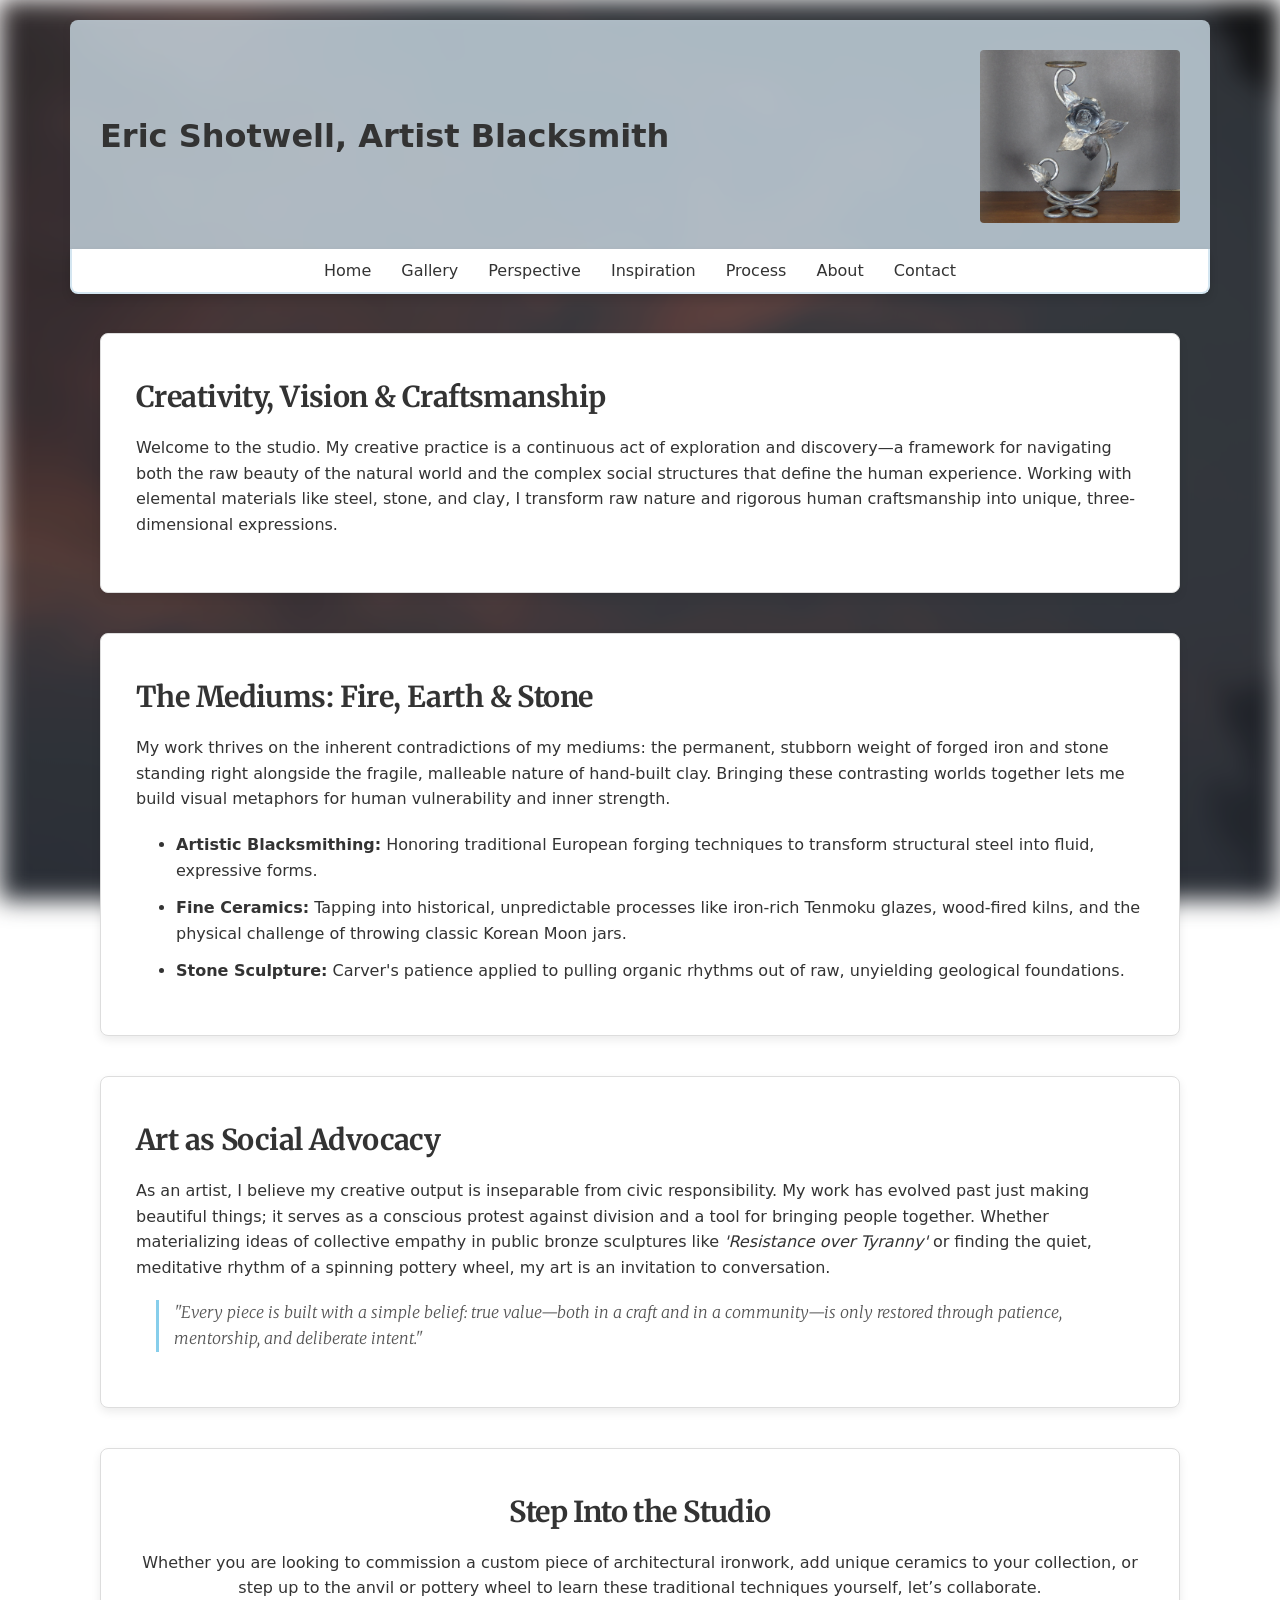
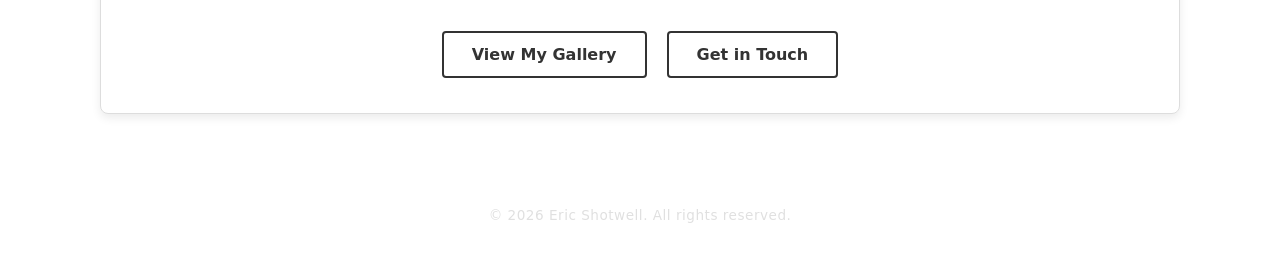
==== index.html @ 6bc44628 "updated global variables" ====
<!DOCTYPE html>
<html lang="en">

<head>
    <meta charset="UTF-8">
    <meta name="viewport" content="width=device-width, initial-scale=1.0">
    <title>Eric Shotwell, Artist Blacksmith</title>
    <link rel="preconnect" href="https://fonts.googleapis.com">
    <link rel="preconnect" href="https://fonts.gstatic.com" crossorigin>
    <link href="https://fonts.googleapis.com/css2?family=Merriweather:ital,wght@0,300;0,400;0,700;1,300&display=swap" rel="stylesheet">
    
    <link rel="stylesheet" href="style.css">
    <script src="./navigation.js"></script>
</head>


<body>

<header class="hero-container">
    <h1>Eric Shotwell, Artist Blacksmith</h1>
    <img src="./imgfiles/candle.jpg" alt="Forged Candle Holder">
  
    <nav class="navigation-toolbar">
        <a href="https://ericshotwellusa.com/index.html" class="active">Home</a>
        <a href="https://ericshotwellusa.com/gallery.html">Gallery</a>
        <a href="https://ericshotwellusa.com/perspective.html">Perspective</a>
        <a href="https://ericshotwellusa.com/inspiration.html">Inspiration</a>
        <a href="https://ericshotwellusa.com/process.html">Process</a>
        <a href="https://ericshotwellusa.com/about.html">About</a>
        <a href="https://ericshotwellusa.com/contact.html">Contact</a>
    </nav>
</header>

<main class="focus-box">
    <h2>Creativity, Vision & Craftsmanship</h2>
    <p>Welcome to the studio. My creative practice is a continuous act of exploration and discovery—a framework for navigating both the raw beauty of the natural world and the complex social structures that define the human experience. Working with elemental materials like steel, stone, and clay, I transform raw nature and rigorous human craftsmanship into unique, three-dimensional expressions.</p>
</main>

<div class="focus-box">
    <h2>The Mediums: Fire, Earth & Stone</h2>
    <p>My work thrives on the inherent contradictions of my mediums: the permanent, stubborn weight of forged iron and stone standing right alongside the fragile, malleable nature of hand-built clay. Bringing these contrasting worlds together lets me build visual metaphors for human vulnerability and inner strength.</p>
    
    <ul>
        <li><strong>Artistic Blacksmithing:</strong> Honoring traditional European forging techniques to transform structural steel into fluid, expressive forms.</li>
        <li><strong>Fine Ceramics:</strong> Tapping into historical, unpredictable processes like iron-rich Tenmoku glazes, wood-fired kilns, and the physical challenge of throwing classic Korean Moon jars.</li>
        <li><strong>Stone Sculpture:</strong> Carver's patience applied to pulling organic rhythms out of raw, unyielding geological foundations.</li>
    </ul>
</div>

<div class="focus-box">
    <h2>Art as Social Advocacy</h2>
    <p>As an artist, I believe my creative output is inseparable from civic responsibility. My work has evolved past just making beautiful things; it serves as a conscious protest against division and a tool for bringing people together. Whether materializing ideas of collective empathy in public bronze sculptures like <em>'Resistance over Tyranny'</em> or finding the quiet, meditative rhythm of a spinning pottery wheel, my art is an invitation to conversation.</p>
    
    <blockquote style="margin: 20px 20px 20px 20px !important;">
        "Every piece is built with a simple belief: true value—both in a craft and in a community—is only restored through patience, mentorship, and deliberate intent."
    </blockquote>
</div>

<div class="focus-box" style="text-align: center;">
    <h2>Step Into the Studio</h2>
    <p>Whether you are looking to commission a custom piece of architectural ironwork, add unique ceramics to your collection, or step up to the anvil or pottery wheel to learn these traditional techniques yourself, let’s collaborate.</p>
    <div class="cta-button-container">
        <a href="https://ericshotwellusa.com/gallery.html" class="cta-button">View My Gallery</a>
        <a href="https://ericshotwellusa.com/contact.html" class="cta-button">Get in Touch</a>
    </div>
</div>

<footer>   
    <p class="copyright">© 2026 Eric Shotwell. All rights reserved.</p>
</footer>

</body>
</html>
---- style.css ----
/* Style for Eric Shotwell's website */

/* Global Layout Variables & Reset */
:root {
    --brand-blue: #3498db;
    --light-blue-bg: rgba(212, 230, 241, 0.75);
    --border-blue: #d4e6f1;
    --charcoal: #2c3e50;
    --dark-gray: #333333;
    --accent-blue: #87ceeb; /* Light blue accent used for transitions and borders */
}

/* --- Global Font & Body Styles --- */

/* Unified font stack across text, headers, and interactive form elements */
body, input, textarea, button, select, label {
    font-family: system-ui, -apple-system, BlinkMacSystemFont, 'Segoe UI', Roboto, Helvetica, Arial, sans-serif;
}

body {
    color: #333333; 
    position: relative;
    margin: 0 auto;       
    padding: 0;
    max-width: 1200px;    
    width: 95%;           
    min-height: 100vh;    
}

/* Full-screen, blurred background behind content */
body::before {
    content: "";
    position: fixed;
    top: 0;
    left: 0;
    width: 100vw;
    height: 100vh;
    background-image: linear-gradient(rgba(30, 35, 45, 0.2), rgba(30, 35, 45, 0.9)), url('./imgfiles/redcloud.jpg');    
    background-size: cover;
    background-position: center;
    background-repeat: no-repeat;
    filter: blur(12px) brightness(93%) contrast(90%); 
    z-index: -1;          
    pointer-events: none; 
}

/* --- Hero Header Container --- */

.hero-container img {
    max-width: 200px;  
    width: 100%;       
    height: auto;      
    object-fit: contain; 
    border-radius: 4px; 
}

.hero-container {
    display: flex;
    justify-content: space-between;
    align-items: center;
    flex-wrap: wrap;
    gap: 20px;
    background-color: var(--light-blue-bg); 
    padding: 30px 30px 70px 30px; 
    margin: 20px auto 40px auto; 
    max-width: 1200px;           
    width: 90%;                  
    border-radius: 8px;          
    box-shadow: 0 0 12px rgba(0, 0, 0, 0.04); 
    position: relative;          
}

/* --- Top Navigation Bar --- */
.navigation-toolbar {
    display: flex;
    justify-content: center;   
    align-items: center;
    gap: 30px;                 
    position: absolute;        
    bottom: -1px;              
    left: 0;                   
    width: 100%;               
    margin: 0;                 
    background-color: #ffffff;  
    height: 45px;              
    border-left: 2px solid var(--border-blue);   
    border-right: 2px solid var(--border-blue);  
    border-bottom: 2px solid var(--border-blue); 
    border-top: none;                 
    border-radius: 0 0 8px 8px;        
    box-sizing: border-box;
    z-index: 5;                
    box-shadow: 0 5px 10px rgba(0, 0, 0, 0.12);
}

.navigation-toolbar a {
    color: #333333;            
    text-decoration: none;     
    font-size: 1rem;
    font-weight: 500;
    transition: color 0.2s ease-in-out;
}

.navigation-toolbar a:hover {
    color: var(--brand-blue);  
}

.navigation-toolbar a.active {
    color: var(--brand-blue);
    font-weight: 700;
}

/* --- Main Content Focus Box --- */
.focus-box {
    max-width: 1200px;         
    width: 90%;              
    min-height: 200px;        
    margin: 40px auto;        
    padding: 35px;            
    background-color: #ffffff !important; 
    border: 1px solid #dddddd; 
    border-radius: 8px;       
    box-shadow: 0 4px 10px rgba(0, 0, 0, 0.08); 
    box-sizing: border-box;   
    display: block;
}

/* Traditional, hand-crafted serif heading style */
.focus-box h2 {
    font-family: 'Merriweather', Georgia, serif;
    font-weight: 700;
    font-size: 1.8rem;
    letter-spacing: -0.02em;
    padding-left: 0;           
    margin-top: 10px;
    margin-bottom: 20px;
    color: var(--dark-gray);
}

.focus-box p {
    font-family: inherit;      
    padding-left: 0;           
    line-height: 1.6;          
    margin-bottom: 20px;       
    color: #333333; 
}

.focus-box h3 {
    padding-left: 20px;        
    margin-top: 35px;          
    margin-bottom: 12px;       
    font-size: 1.4rem;         
    color: var(--dark-gray);
}

.focus-box h3 + p, 
.focus-box .blog-content {
    padding-left: 20px;        
}

/* Clear, normal-weight styling for list entries */
.focus-box ul li, 
.focus-box ol li {
    font-weight: normal;
    color: #333333;    
    line-height: 1.6;   
    margin-bottom: 12px; 
}

/* Editorial-inspired blockquote */
.focus-box blockquote {
    font-family: 'Merriweather', Georgia, serif;
    font-style: italic !important;
    font-weight: 300;
    margin: 20px 20px 20px 20px !important;
    padding-left: 15px !important;
    border-left: 3px solid var(--accent-blue) !important;
    color: #555555 !important;
    line-height: 1.6;
}

/* --- Call to Action Studio Buttons --- */
.cta-button-container {
    margin-top: 30px;
    display: flex;
    justify-content: center;
    gap: 20px; 
    flex-wrap: wrap;
}

.cta-button {
    display: inline-block;
    padding: 12px 28px;
    font-size: 1rem;
    font-weight: 600;
    text-decoration: none;
    color: #333333; 
    border: 2px solid #333333;
    border-radius: 4px; 
    background-color: transparent;
    transition: all 0.3s ease; 
}

.cta-button:hover,
.cta-button:focus {
    color: #ffffff;
    background-color: var(--accent-blue); 
    border-color: var(--accent-blue);
    box-shadow: 0 4px 8px rgba(0, 0, 0, 0.1); 
    transform: translateY(-1px);
}

/* --- Main Carousel Container --- */
.carousel-container, .image-section {
    max-width: 800px;  
    width: 90%;        
    margin: 2rem auto; 
    padding: 0;        
    position: relative; 
    background-color: #ffffff; 
    border-radius: 8px;
    box-shadow: 0 4px 10px rgba(0, 0, 0, 0.08);
    overflow: hidden;   
    display: flex;
    flex-direction: column;
}

.carousel-slide {
    display: flex;
    flex-direction: row; 
    width: 100%;
    margin-bottom: 0; 
    transition: transform 0.4s ease-in-out; 
}

.carousel-slide img {
    flex: 0 0 100%;        
    width: 100%;           
    max-height: 550px;     
    object-fit: contain;   
    background-color: #1a1a1a; 
    display: block;
}

.carousel-caption-box {
    width: 100%;
    padding: 20px 15px;    
    background-color: #ffffff;
    border-top: 1px solid #eeeeee; 
    box-sizing: border-box;
    text-align: center;
}

#captionTitle {
    font-size: 1.3rem;
    color: var(--charcoal, #2c3e50); 
    margin: 0 auto 6px auto;
    font-weight: 600;
}

#captionDesc {
    font-size: 1rem;
    color: #333333; 
    margin: 0 auto;
    line-height: 1.4;
}

#prevBtn, #nextBtn {
    position: absolute;
    top: 42%; 
    transform: translateY(-50%);
    background-color: rgba(136, 178, 202, 0.75);
    color: white;
    border: none;
    width: 45px;
    height: 45px;
    cursor: pointer;
    font-size: 20px;
    border-radius: 50%;
    transition: background-color 0.3s;
    z-index: 10;
}
#prevBtn { left: 15px; }
#nextBtn { right: 15px; }

#prevBtn:hover, #nextBtn:hover {
    background-color: rgba(255, 255, 255, 0.9);
    color: #111;
}

/* --- Blog Section Styling --- */
.focus-box.blog-card {
    display: block !important;
    height: auto !important;
    min-height: 100px !important;
    overflow: visible !important;
}

.blog-section {
    display: block !important;
    height: auto !important;
    overflow: visible !important;
}

.blog-content {
    display: flow-root;       
    clear: both;              
    width: 100%;
}

.blog-content p {
    font-size: 1.1rem;
    line-height: 1.6;
    color: #333333; 
    margin-bottom: 20px;
}

.blog-link {
    color: #4A6B82; 
    text-decoration: none; 
    font-weight: 500; 
    transition: color 0.2s ease; 
}

.blog-link:hover {
    color: #1C4E80; 
    text-decoration: underline; 
}

.blog-section img, 
.responsive-blog-img {
    max-width: 100%;
    max-height: 400px;    
    object-fit: cover;    
    width: 100%;          
    display: block;
    margin: 1.5rem 0; 
}

/* --- Contact Form Layout --- */
.contact-form label {
    font-weight: bold;
    color: var(--dark-gray); 
    font-size: 0.9rem;
}

.contact-form input,
.contact-form textarea {
    width: 100%;
    padding: 12px;
    border: 1px solid #cccccc;
    border-radius: 4px;
    font-size: 1rem;
    box-sizing: border-box; 
    font-family: inherit;
}

.contact-form input:focus,
.contact-form textarea:focus {
    outline: none;
    border-color: #555555; 
}

#submitBtn {
    background-color: #2c2c2c; 
    color: #ffffff;
    font-size: 1rem;
    font-weight: 600;
    padding: 12px 24px;
    border: 1px solid #2c2c2c;
    border-radius: 4px;
    cursor: pointer;
    transition: all 0.3s ease;
    width: 100%; 
}
#submitBtn:focus {
    outline: none; 
    box-shadow: 0 0 0 3px rgba(52, 152, 219, 0.4); 
}

#submitBtn:hover {
    background-color: #4a4a4a;
    border-color: #4a4a4a;
}

#submitBtn:disabled {
    background-color: #cccccc;
    border-color: #cccccc;
    cursor: not-allowed;
}

/* --- Integrated Gallery Header & Filter Card --- */
.gallery-section .filter-group,
.gallery-section .portfolio-grid {
    max-width: 1100px !important; 
    width: 90% !important;        
    margin-left: auto !important;  
    margin-right: auto !important;
    box-sizing: border-box;
}

.gallery-section .filter-group {
    display: flex;                
    flex-wrap: wrap;              
    gap: 15px 20px;
    background-color: #ffffff;
    border-radius: 8px;
    padding: 30px 25px;           
    box-shadow: 0 4px 15px rgba(0, 0, 0, 0.06);
    margin-top: 40px;             
    margin-bottom: 40px;
}

.gallery-section .filter-group h2 {
    font-family: 'Merriweather', Georgia, serif; /* Uniform serif layout across galleries */
    color: #333333 !important;    
    margin-top: 0;                
    margin-bottom: 10px;
    font-size: 1.8rem;
    font-weight: 700;
    letter-spacing: -0.02em;
    width: 100%;                  
}

.gallery-section .filter-group .filter-intro {
    color: #333333 !important;    
    font-size: 1.05rem;
    line-height: 1.5;
    margin-top: 0;
    margin-bottom: 25px;          
    width: 100%;                  
}

.gallery-section .portfolio-grid {
    display: grid;                
    grid-template-columns: repeat(auto-fill, minmax(300px, 1fr)); 
    gap: 30px;                    
    margin-bottom: 60px;
    padding: 0;
}

/* --- Dynamic JavaScript Gallery Card Controls --- */
.portfolio-grid .gallery-card,
.gallery-card {
    display: flex !important;
    flex-direction: column !important;
    overflow: hidden !important;
    border-radius: 8px !important; 
    border: 1px solid #dddddd !important;
    background: #ffffff !important;
    box-shadow: 0 4px 10px rgba(0, 0, 0, 0.05) !important;
    transition: transform 0.2s ease-in-out !important;
    cursor: pointer !important;
    width: 100% !important;
    box-sizing: border-box !important;
}

.portfolio-grid .gallery-card:hover,
.gallery-card:hover {
    transform: translateY(-3px) !important;
}

.portfolio-grid .gallery-card img,
.gallery-card img {
    width: 100% !important;
    height: 250px !important;       
    object-fit: cover !important;   
    display: block !important;
}

.portfolio-grid .gallery-info,
.gallery-info {
    padding: 15px !important;
    background: #ffffff !important;
}

/* --- INTEGRATED LIGHTBOX POP-UP STYLING --- */
.lightbox-overlay {
    position: fixed;
    top: 0;
    left: 0;
    width: 100vw;
    height: 100vh;
    background: rgba(30, 35, 45, 0.95); 
    backdrop-filter: blur(8px);          
    display: none; 
    justify-content: center;
    align-items: center;
    z-index: 1000;
}

.lightbox-content {
    background: #ffffff;
    max-width: 85%;
    max-height: 90vh; 
    width: auto;
    overflow: hidden; 
    border-radius: 8px; 
    box-shadow: 0 10px 30px rgba(0, 0, 0, 0.3);
}

.lightbox-body {
    display: flex;
    flex-direction: column; 
    max-height: 90vh;
}

@media (min-width: 768px) {
    .lightbox-body {
        flex-direction: row; 
    }
}

.lightbox-img-container {
    flex: 1 1 auto;
    display: flex;
    align-items: center;
    justify-content: center;
    background: #1a1a1a; 
    overflow: hidden;
}

#lightbox-img { 
    max-width: 100%; 
    max-height: 65vh; 
    object-fit: contain; 
    display: block; 
    margin: 0 auto; 
}

.lightbox-details { 
    padding: 25px 30px; 
    background: #ffffff; 
    flex-shrink: 0; 
}

.lightbox-details h2 { 
    font-family: 'Merriweather', Georgia, serif;
    margin-top: 0; 
    font-size: 1.6rem; 
    font-weight: 700;
    color: #2c3e50; 
    border-bottom: 2px solid #eeeeee; 
    padding-bottom: 8px; 
    margin-bottom: 15px; 
}

.lightbox-details p { 
    font-size: 1rem; 
    line-height: 1.5;
    margin: 6px 0; 
    color: #333333; 
}

/* --- Footer Section Styling --- */
footer {
    text-align: center;
    padding: 40px 20px 30px 20px; 
    color: #e0e0e0;          
    font-size: 0.85rem;           
    width: 100%;
    box-sizing: border-box;
    letter-spacing: 0.5px;        
}

/* --- Responsive Media Queries --- */
@media (max-width: 768px) {
    .hero-container {
        flex-direction: column;
        text-align: center;
        width: 90%;              
        padding: 20px 20px 70px 20px;
    }

    .navigation-toolbar {
        flex-wrap: wrap; 
        justify-content: center;
        gap: 12px 18px;     
        height: auto;       
        padding: 8px 4px;   
    }

    .navigation-toolbar a {
        font-size: 0.9rem;  
    }

    .focus-box {
        box-sizing: border-box;  
        width: 90% !important;   
        padding: 20px !important;
        margin: 20px auto !important; 
    }

    .portfolio-grid .card img,
    .gallery-container .card img,
    .portfolio-grid img { 
        height: auto !important;       
        max-height: 400px !important;  
        object-fit: contain !important; 
        background-color: #1a1a1a;     
        display: block;
    }
}
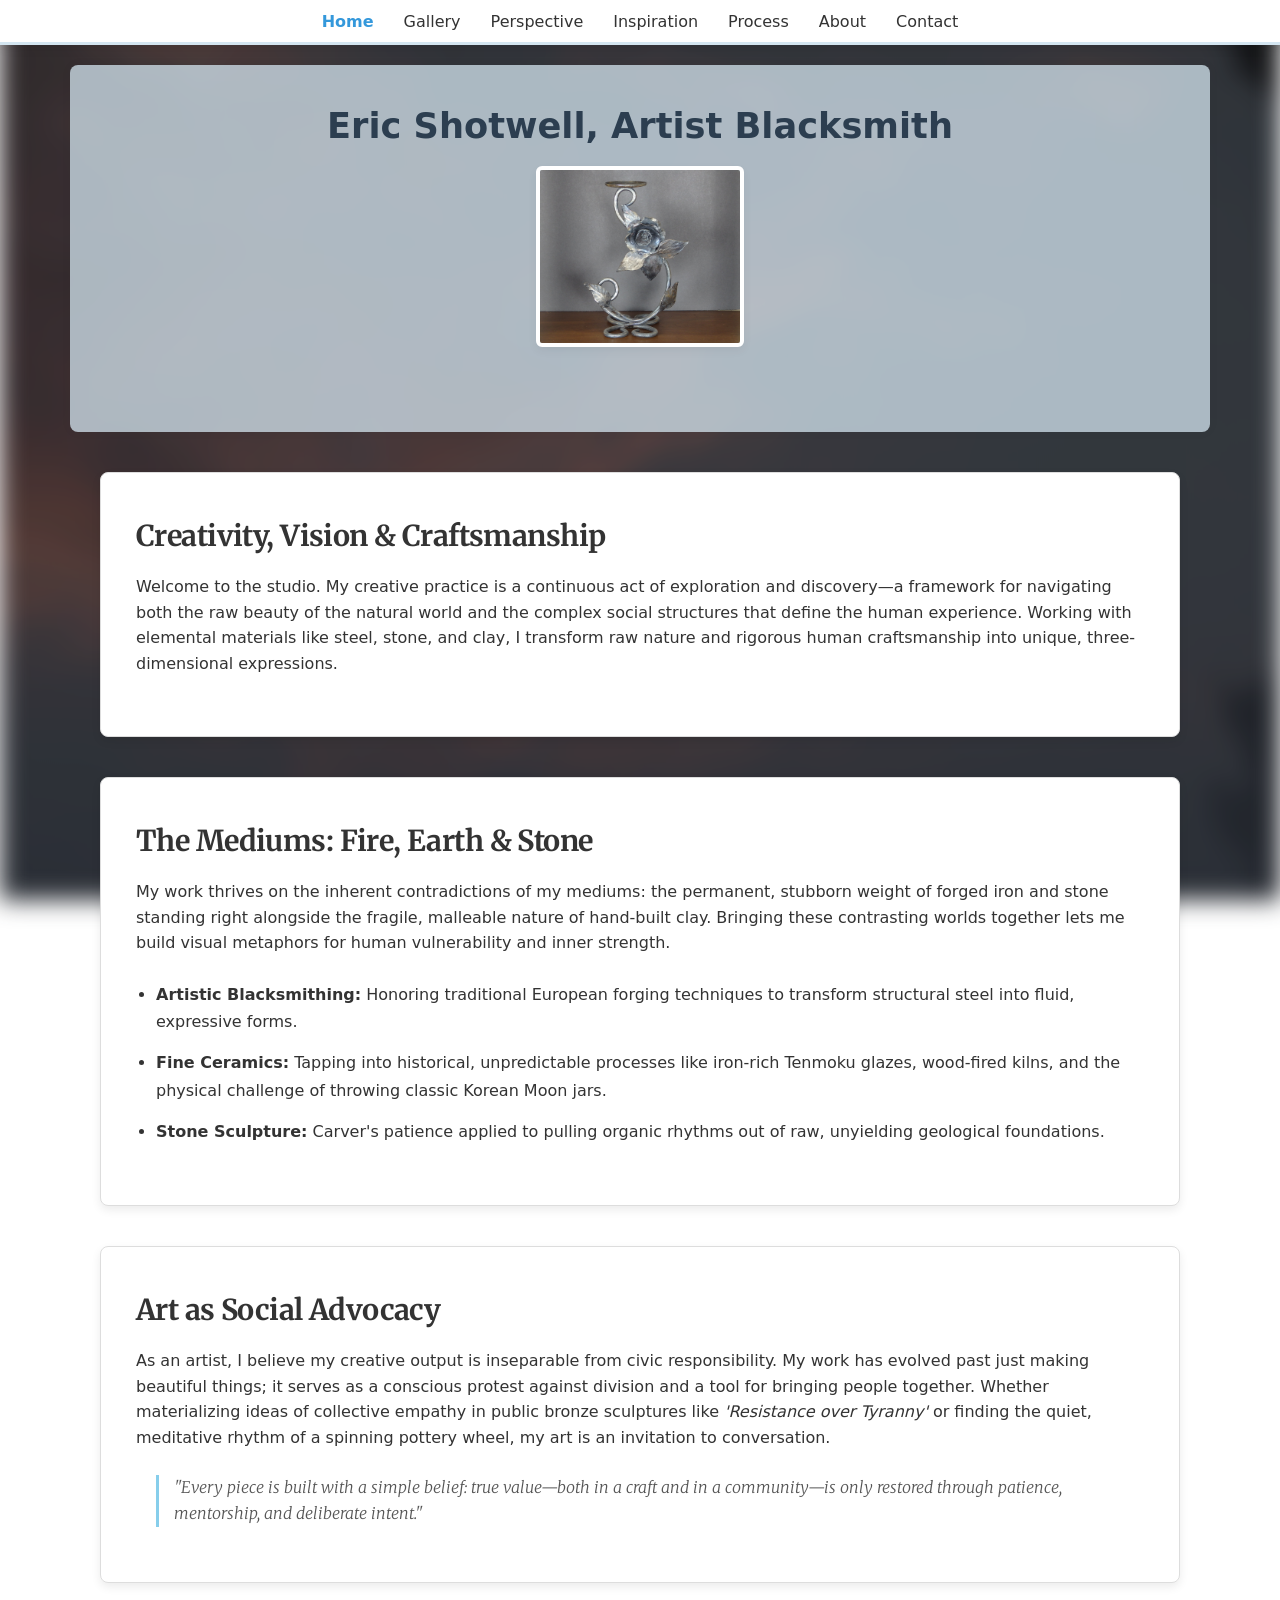
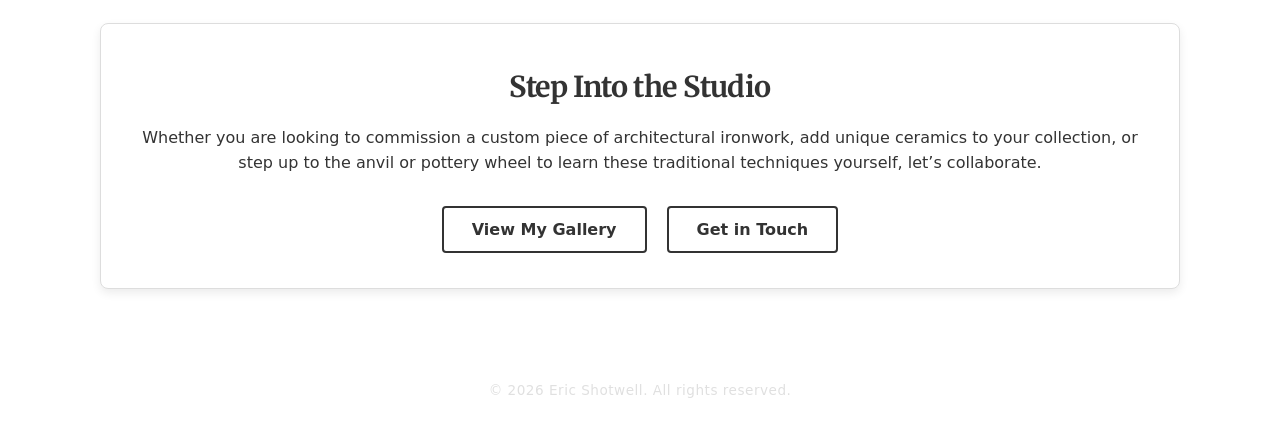
==== commit 6694b040: "Stripped out header from body   updated navigation" ====
--- a/index.html
+++ b/index.html
@@ -16,19 +16,21 @@
 
 <body>
 
+<!-- 1. Move the navigation bar out to the very top level of the body -->
+<nav class="navigation-toolbar">
+    <a href="https://ericshotwellusa.com/index.html" class="active">Home</a>
+    <a href="https://ericshotwellusa.com/gallery.html">Gallery</a>
+    <a href="https://ericshotwellusa.com/perspective.html">Perspective</a>
+    <a href="https://ericshotwellusa.com/inspiration.html">Inspiration</a>
+    <a href="https://ericshotwellusa.com/process.html">Process</a>
+    <a href="https://ericshotwellusa.com/about.html">About</a>
+    <a href="https://ericshotwellusa.com/contact.html">Contact</a>
+</nav>
+
+<!-- 2. Keep your hero header clean underneath it -->
 <header class="hero-container">
     <h1>Eric Shotwell, Artist Blacksmith</h1>
     <img src="./imgfiles/candle.jpg" alt="Forged Candle Holder">
-  
-    <nav class="navigation-toolbar">
-        <a href="https://ericshotwellusa.com/index.html" class="active">Home</a>
-        <a href="https://ericshotwellusa.com/gallery.html">Gallery</a>
-        <a href="https://ericshotwellusa.com/perspective.html">Perspective</a>
-        <a href="https://ericshotwellusa.com/inspiration.html">Inspiration</a>
-        <a href="https://ericshotwellusa.com/process.html">Process</a>
-        <a href="https://ericshotwellusa.com/about.html">About</a>
-        <a href="https://ericshotwellusa.com/contact.html">Contact</a>
-    </nav>
 </header>
 
 <main class="focus-box">
--- a/style.css
+++ b/style.css
@@ -22,6 +22,7 @@
     position: relative;
     margin: 0 auto;       
     padding: 0;
+    padding-top: 45px; /* Reserves clean spacing at the top for the fixed navigation bar */
     max-width: 1200px;    
     width: 95%;           
     min-height: 100vh;    
@@ -51,17 +52,20 @@
     width: 100%;       
     height: auto;      
     object-fit: contain; 
-    border-radius: 4px; 
+    border: 4px solid #ffffff;
+    box-shadow: 0 4px 10px rgba(0, 0, 0, 0.05);
+    border-radius: 6px; 
 }
 
 .hero-container {
     display: flex;
-    justify-content: space-between;
-    align-items: center;
-    flex-wrap: wrap;
+    flex-direction: column;   /* Stack elements vertically */
+    justify-content: center;  /* Center content vertically */
+    align-items: center;      /* Center content horizontally */
+    text-align: center;       /* Centers the h1 text alignment */
     gap: 20px;
     background-color: var(--light-blue-bg); 
-    padding: 30px 30px 70px 30px; 
+    padding: 40px 30px 85px 30px; 
     margin: 20px auto 40px auto; 
     max-width: 1200px;           
     width: 90%;                  
@@ -70,27 +74,33 @@
     position: relative;          
 }
 
+.hero-container h1 {
+    margin: 0;
+    font-size: 2.2rem; 
+    color: #2c3e50;    
+}
+
 /* --- Top Navigation Bar --- */
 .navigation-toolbar {
     display: flex;
     justify-content: center;   
     align-items: center;
     gap: 30px;                 
-    position: absolute;        
-    bottom: -1px;              
-    left: 0;                   
-    width: 100%;               
+    position: fixed;        /* Detaches from hero container to stick globally */
+    top: 0;                 
+    left: 0;                /* Pins to the very left edge of viewport */
+    width: 100vw;           /* Spans across full viewport window width */
     margin: 0;                 
-    background-color: #ffffff;  
+    background-color: #ffffff !important;  
     height: 45px;              
-    border-left: 2px solid var(--border-blue);   
-    border-right: 2px solid var(--border-blue);  
-    border-bottom: 2px solid var(--border-blue); 
+    border-bottom: 3px solid var(--border-blue); 
+    box-shadow: 0 3px 10px rgba(0, 0, 0, 0.08); 
     border-top: none;                 
-    border-radius: 0 0 8px 8px;        
+    border-left: none;
+    border-right: none;
+    border-radius: 0;       
     box-sizing: border-box;
-    z-index: 5;                
-    box-shadow: 0 5px 10px rgba(0, 0, 0, 0.12);
+    z-index: 1000;          
 }
 
 .navigation-toolbar a {
@@ -125,7 +135,7 @@
     display: block;
 }
 
-/* Traditional, hand-crafted serif heading style */
+/* Main Section Headings */
 .focus-box h2 {
     font-family: 'Merriweather', Georgia, serif;
     font-weight: 700;
@@ -137,44 +147,59 @@
     color: var(--dark-gray);
 }
 
+/* Sub-Headings */
+.focus-box h3 {
+    font-family: 'Merriweather', Georgia, serif;
+    font-weight: 700;
+    font-size: 1.35rem;
+    letter-spacing: -0.01em;
+    padding-left: 20px;        
+    margin-top: 35px;          
+    margin-bottom: 12px; 
+    color: var(--dark-gray);
+}
+
+.focus-box h3:first-of-type {
+    margin-top: 15px;
+}
+
 .focus-box p {
     font-family: inherit;      
     padding-left: 0;           
     line-height: 1.6;          
-    margin-bottom: 20px;       
+    margin-bottom: 25px;       
     color: #333333; 
 }
 
-.focus-box h3 {
+/* Indent paragraphs that immediately follow a sub-heading */
+.focus-box h3 + p {
     padding-left: 20px;        
-    margin-top: 35px;          
-    margin-bottom: 12px;       
-    font-size: 1.4rem;         
-    color: var(--dark-gray);
-}
-
-.focus-box h3 + p, 
-.focus-box .blog-content {
+}
+
+/* Dynamic handling for lists within focus containers */
+.focus-box ul,
+.focus-box ol {
     padding-left: 20px;        
-}
-
-/* Clear, normal-weight styling for list entries */
+    margin-top: 10px;
+    margin-bottom: 25px;
+}
+
 .focus-box ul li, 
 .focus-box ol li {
     font-weight: normal;
     color: #333333;    
-    line-height: 1.6;   
-    margin-bottom: 12px; 
-}
-
-/* Editorial-inspired blockquote */
+    line-height: 1.7;          
+    margin-bottom: 14px;       
+}
+
+/* Editorial-inspired blockquote with signature light blue accent */
 .focus-box blockquote {
     font-family: 'Merriweather', Georgia, serif;
     font-style: italic !important;
     font-weight: 300;
-    margin: 20px 20px 20px 20px !important;
+    margin: 30px 20px 20px 20px !important;
     padding-left: 15px !important;
-    border-left: 3px solid var(--accent-blue) !important;
+    border-left: 3px solid var(--accent-blue) !important; 
     color: #555555 !important;
     line-height: 1.6;
 }
@@ -220,49 +245,57 @@
     background-color: #ffffff; 
     border-radius: 8px;
     box-shadow: 0 4px 10px rgba(0, 0, 0, 0.08);
-    overflow: hidden;   
+    overflow: hidden !important;   
     display: flex;
     flex-direction: column;
+    height: auto !important;
 }
 
 .carousel-slide {
-    display: flex;
-    flex-direction: row; 
-    width: 100%;
+    display: flex !important;
+    flex-direction: row !important; 
+    width: 100% !important;
+    height: 500px !important; 
     margin-bottom: 0; 
     transition: transform 0.4s ease-in-out; 
 }
 
 .carousel-slide img {
-    flex: 0 0 100%;        
-    width: 100%;           
-    max-height: 550px;     
-    object-fit: contain;   
+    flex: 0 0 100% !important;        
+    width: 100% !important;           
+    height: 100% !important;
+    max-height: 500px !important;     
+    object-fit: cover !important;   
     background-color: #1a1a1a; 
-    display: block;
+    display: block !important;
 }
 
 .carousel-caption-box {
     width: 100%;
     padding: 20px 15px;    
-    background-color: #ffffff;
-    border-top: 1px solid #eeeeee; 
+    background-color: #ffffff !important;
+    border-top: 1px solid #eeeeee !important; 
     box-sizing: border-box;
     text-align: center;
-}
-
+    position: relative !important;
+    z-index: 20 !important;
+}
+
+.carousel-caption-box h3,
 #captionTitle {
-    font-size: 1.3rem;
-    color: var(--charcoal, #2c3e50); 
-    margin: 0 auto 6px auto;
-    font-weight: 600;
+    font-family: 'Merriweather', Georgia, serif;
+    font-weight: 700;
+    font-size: 1.35rem;
+    color: var(--charcoal);
+    margin-bottom: 6px;
 }
 
 #captionDesc {
     font-size: 1rem;
-    color: #333333; 
+    line-height: 1.6;          
+    color: #333333;            
     margin: 0 auto;
-    line-height: 1.4;
+    font-weight: normal;       
 }
 
 #prevBtn, #nextBtn {
@@ -289,17 +322,12 @@
 }
 
 /* --- Blog Section Styling --- */
-.focus-box.blog-card {
-    display: block !important;
-    height: auto !important;
-    min-height: 100px !important;
-    overflow: visible !important;
-}
-
+.focus-box.blog-card,
 .blog-section {
     display: block !important;
     height: auto !important;
     overflow: visible !important;
+    min-height: 100px !important;
 }
 
 .blog-content {
@@ -316,7 +344,7 @@
 }
 
 .blog-link {
-    color: #4A6B82; 
+    color: #0088cc; 
     text-decoration: none; 
     font-weight: 500; 
     transition: color 0.2s ease; 
@@ -373,6 +401,7 @@
     transition: all 0.3s ease;
     width: 100%; 
 }
+
 #submitBtn:focus {
     outline: none; 
     box-shadow: 0 0 0 3px rgba(52, 152, 219, 0.4); 
@@ -402,7 +431,7 @@
 .gallery-section .filter-group {
     display: flex;                
     flex-wrap: wrap;              
-    gap: 15px 20px;
+    gap: 15px 25px;               
     background-color: #ffffff;
     border-radius: 8px;
     padding: 30px 25px;           
@@ -412,7 +441,7 @@
 }
 
 .gallery-section .filter-group h2 {
-    font-family: 'Merriweather', Georgia, serif; /* Uniform serif layout across galleries */
+    font-family: 'Merriweather', Georgia, serif; 
     color: #333333 !important;    
     margin-top: 0;                
     margin-bottom: 10px;
@@ -431,17 +460,54 @@
     width: 100%;                  
 }
 
+.gallery-section .filter-group label {
+    display: inline-flex;
+    align-items: center;
+    gap: 8px;
+    font-size: 0.95rem;
+    font-weight: 600;
+    color: #333333;
+}
+
+.gallery-section .filter-group select {
+    padding: 6px 10px;
+    border: 1px solid #cccccc;
+    border-radius: 4px;
+    background-color: #ffffff;
+    font-family: inherit;
+    font-size: 0.9rem;
+}
+
+/* --- Gallery & Inspiration Card Structural Optimization --- */
+.gallery-section .portfolio-grid,
+.gallery-grid {
+    display: grid !important;
+    grid-template-columns: repeat(auto-fill, minmax(300px, 1fr)) !important; 
+    gap: 30px !important;                    
+    margin-bottom: 60px !important;
+    padding: 0 !important;
+}
+
 .gallery-section .portfolio-grid {
-    display: grid;                
-    grid-template-columns: repeat(auto-fill, minmax(300px, 1fr)); 
-    gap: 30px;                    
-    margin-bottom: 60px;
-    padding: 0;
-}
-
-/* --- Dynamic JavaScript Gallery Card Controls --- */
+    max-width: 1100px !important;
+    width: 90% !important;
+    margin-left: auto !important;
+    margin-right: auto !important;
+    box-sizing: border-box;
+}
+
+.gallery-grid {
+    max-width: 1200px !important;
+    width: 90% !important;
+    margin: 30px auto 60px auto !important;
+    box-sizing: border-box !important;
+}
+
+/* Unified structural wrapper for portfolio items */
 .portfolio-grid .gallery-card,
-.gallery-card {
+.portfolio-grid .card,
+.gallery-card,
+#inspiration-grid .gallery-card {
     display: flex !important;
     flex-direction: column !important;
     overflow: hidden !important;
@@ -456,26 +522,40 @@
 }
 
 .portfolio-grid .gallery-card:hover,
-.gallery-card:hover {
+.portfolio-grid .card:hover,
+.gallery-card:hover,
+#inspiration-grid .gallery-card:hover {
     transform: translateY(-3px) !important;
 }
 
+/* Standardized image container size rule to prevent mosaic height mismatches */
 .portfolio-grid .gallery-card img,
-.gallery-card img {
+.portfolio-grid .card img,
+.portfolio-grid img,
+.gallery-card img,
+#inspiration-grid .gallery-card img {
     width: 100% !important;
     height: 250px !important;       
+    min-height: 250px !important;
+    max-height: 250px !important;
     object-fit: cover !important;   
     display: block !important;
 }
 
 .portfolio-grid .gallery-info,
 .gallery-info {
-    padding: 15px !important;
+    padding: 20px 15px !important;  
     background: #ffffff !important;
 }
 
-/* --- INTEGRATED LIGHTBOX POP-UP STYLING --- */
-.lightbox-overlay {
+.portfolio-grid .gallery-info p {
+    margin: 6px 0 !important;
+    font-size: 0.95rem;
+}
+
+/* --- UNIVERSAL LIGHTBOX STYLING --- */
+.lightbox-overlay,
+.lightbox-modal {
     position: fixed;
     top: 0;
     left: 0;
@@ -497,27 +577,7 @@
     overflow: hidden; 
     border-radius: 8px; 
     box-shadow: 0 10px 30px rgba(0, 0, 0, 0.3);
-}
-
-.lightbox-body {
-    display: flex;
-    flex-direction: column; 
-    max-height: 90vh;
-}
-
-@media (min-width: 768px) {
-    .lightbox-body {
-        flex-direction: row; 
-    }
-}
-
-.lightbox-img-container {
-    flex: 1 1 auto;
-    display: flex;
-    align-items: center;
-    justify-content: center;
-    background: #1a1a1a; 
-    overflow: hidden;
+    position: relative; 
 }
 
 #lightbox-img { 
@@ -534,7 +594,8 @@
     flex-shrink: 0; 
 }
 
-.lightbox-details h2 { 
+.lightbox-details h2, 
+.lightbox-details h3 { 
     font-family: 'Merriweather', Georgia, serif;
     margin-top: 0; 
     font-size: 1.6rem; 
@@ -550,6 +611,24 @@
     line-height: 1.5;
     margin: 6px 0; 
     color: #333333; 
+}
+
+.lightbox-close,
+.close-btn {
+    position: absolute;
+    top: 25px;
+    right: 35px;
+    color: #ffffff;
+    font-size: 45px;
+    font-weight: 300;
+    cursor: pointer;
+    transition: color 0.2s ease;
+    z-index: 1010;
+}
+
+.lightbox-close:hover,
+.close-btn:hover {
+    color: var(--brand-blue);
 }
 
 /* --- Footer Section Styling --- */
@@ -578,6 +657,10 @@
         gap: 12px 18px;     
         height: auto;       
         padding: 8px 4px;   
+        width: 100vw;
+        position: fixed;
+        top: 0;
+        left: 0;
     }
 
     .navigation-toolbar a {
@@ -600,4 +683,51 @@
         background-color: #1a1a1a;     
         display: block;
     }
+}
+
+/* Gallery Component Extensions */
+.filter-instructions {
+    font-family: 'Merriweather', Georgia, serif !important;
+    font-size: 0.95rem !important;
+    line-height: 1.6 !important;
+    text-align: left !important;
+    display: block !important;
+    clear: both !important;
+    margin-top: 35px !important;
+    margin-bottom: 0 !important;
+    padding: 0 !important;
+    box-sizing: border-box !important;
+    background: none !important;
+    border: none !important;
+    box-shadow: none !important;
+    text-shadow: none !important;
+    color: var(--dark-gray) !important; 
+}
+
+.tabs-container {
+    display: flex !important;
+    justify-content: center !important;
+    gap: 12px !important;
+    margin: 0 !important; 
+    flex-wrap: wrap !important;
+}
+
+.tab-btn {
+    background-color: #ffffff !important;
+    color: #2c3e50 !important; 
+    border: 1px solid #bdc3c7 !important;
+    padding: 10px 22px !important;
+    font-family: 'Merriweather', Georgia, serif !important; 
+    font-size: 0.95rem !important;
+    font-weight: 700 !important; 
+    cursor: pointer !important;
+    border-radius: 4px !important;
+    transition: background-color 0.2s ease, color 0.2s ease, border-color 0.2s ease !important; 
+}
+
+.tab-btn:hover, 
+.tab-btn.active {
+    background-color: #4A6984 !important; 
+    color: #ffffff !important;            
+    border-color: #4A6984 !important;
 }
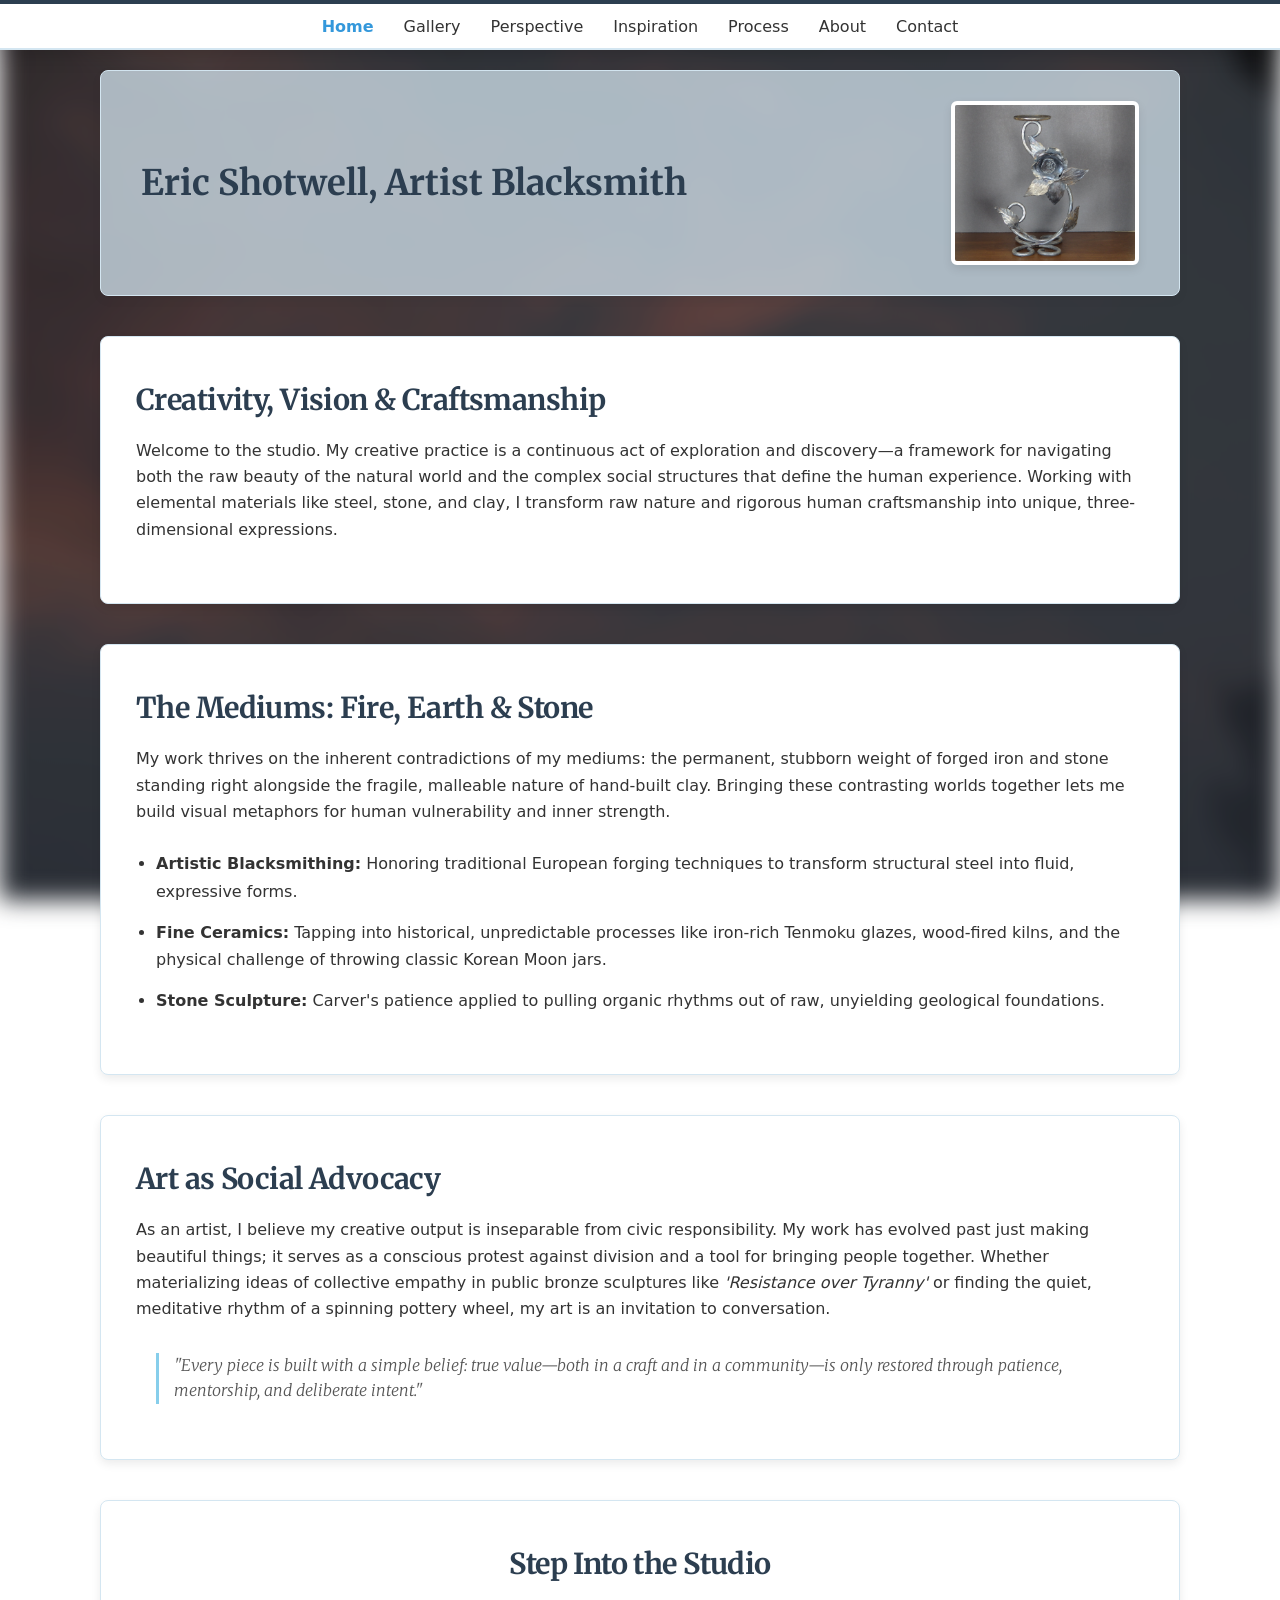
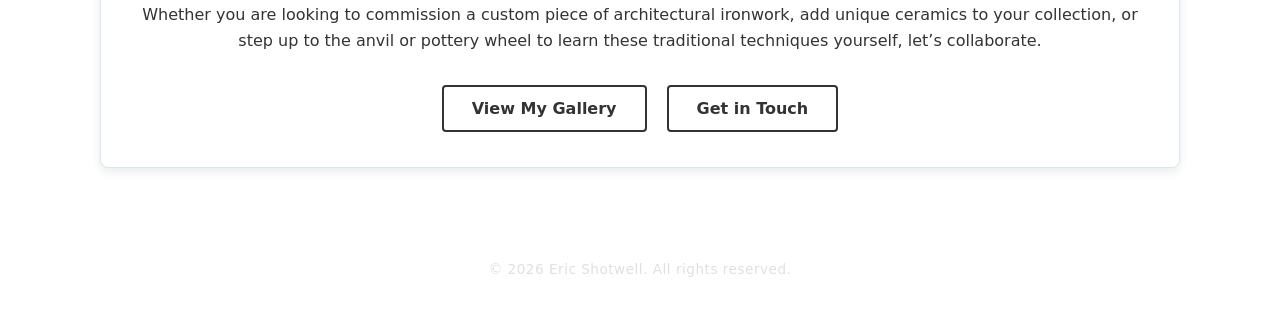
==== commit a682663e: "updated html" ====
--- a/index.html
+++ b/index.html
@@ -10,13 +10,12 @@
     <link href="https://fonts.googleapis.com/css2?family=Merriweather:ital,wght@0,300;0,400;0,700;1,300&display=swap" rel="stylesheet">
     
     <link rel="stylesheet" href="style.css">
-    <script src="./navigation.js"></script>
+    <script src="./navigation.js" defer></script>
 </head>
-
 
 <body>
 
-<!-- 1. Move the navigation bar out to the very top level of the body -->
+<!-- Global Navigation Toolbar -->
 <nav class="navigation-toolbar">
     <a href="https://ericshotwellusa.com/index.html" class="active">Home</a>
     <a href="https://ericshotwellusa.com/gallery.html">Gallery</a>
@@ -27,18 +26,20 @@
     <a href="https://ericshotwellusa.com/contact.html">Contact</a>
 </nav>
 
-<!-- 2. Keep your hero header clean underneath it -->
+<!-- Streamlined Hero Header Section -->
 <header class="hero-container">
     <h1>Eric Shotwell, Artist Blacksmith</h1>
-    <img src="./imgfiles/candle.jpg" alt="Forged Candle Holder">
+    <img src="./imgfiles/candle.jpg" alt="Forged Candle Holder" loading="lazy">
 </header>
 
+<!-- Main Introduction Content -->
 <main class="focus-box">
     <h2>Creativity, Vision & Craftsmanship</h2>
     <p>Welcome to the studio. My creative practice is a continuous act of exploration and discovery—a framework for navigating both the raw beauty of the natural world and the complex social structures that define the human experience. Working with elemental materials like steel, stone, and clay, I transform raw nature and rigorous human craftsmanship into unique, three-dimensional expressions.</p>
 </main>
 
-<div class="focus-box">
+<!-- Studio Mediums Section -->
+<section class="focus-box">
     <h2>The Mediums: Fire, Earth & Stone</h2>
     <p>My work thrives on the inherent contradictions of my mediums: the permanent, stubborn weight of forged iron and stone standing right alongside the fragile, malleable nature of hand-built clay. Bringing these contrasting worlds together lets me build visual metaphors for human vulnerability and inner strength.</p>
     
@@ -47,26 +48,31 @@
         <li><strong>Fine Ceramics:</strong> Tapping into historical, unpredictable processes like iron-rich Tenmoku glazes, wood-fired kilns, and the physical challenge of throwing classic Korean Moon jars.</li>
         <li><strong>Stone Sculpture:</strong> Carver's patience applied to pulling organic rhythms out of raw, unyielding geological foundations.</li>
     </ul>
-</div>
+</section>
 
-<div class="focus-box">
+<!-- Vision & Philosophy Section -->
+<section class="focus-box">
     <h2>Art as Social Advocacy</h2>
     <p>As an artist, I believe my creative output is inseparable from civic responsibility. My work has evolved past just making beautiful things; it serves as a conscious protest against division and a tool for bringing people together. Whether materializing ideas of collective empathy in public bronze sculptures like <em>'Resistance over Tyranny'</em> or finding the quiet, meditative rhythm of a spinning pottery wheel, my art is an invitation to conversation.</p>
     
-    <blockquote style="margin: 20px 20px 20px 20px !important;">
+    <!-- Inline styles removed to allow clean theme-wide blockquote borders to appear -->
+    <!-- Your text will now display with its signature light blue accent line on the left -->
+    <blockquote>
         "Every piece is built with a simple belief: true value—both in a craft and in a community—is only restored through patience, mentorship, and deliberate intent."
     </blockquote>
-</div>
+</section>
 
-<div class="focus-box" style="text-align: center;">
+<!-- Call To Action Block -->
+<section class="focus-box" style="text-align: center;">
     <h2>Step Into the Studio</h2>
     <p>Whether you are looking to commission a custom piece of architectural ironwork, add unique ceramics to your collection, or step up to the anvil or pottery wheel to learn these traditional techniques yourself, let’s collaborate.</p>
     <div class="cta-button-container">
         <a href="https://ericshotwellusa.com/gallery.html" class="cta-button">View My Gallery</a>
         <a href="https://ericshotwellusa.com/contact.html" class="cta-button">Get in Touch</a>
     </div>
-</div>
+</section>
 
+<!-- Global Footer -->
 <footer>   
     <p class="copyright">© 2026 Eric Shotwell. All rights reserved.</p>
 </footer>
--- a/style.css
+++ b/style.css
@@ -18,11 +18,11 @@
 }
 
 body {
-    color: #333333; 
+    color: var(--dark-gray); 
     position: relative;
     margin: 0 auto;       
     padding: 0;
-    padding-top: 45px; /* Reserves clean spacing at the top for the fixed navigation bar */
+    padding-top: 50px; /* Reserves clean spacing at the top for the updated fixed navigation bar */
     max-width: 1200px;    
     width: 95%;           
     min-height: 100vh;    
@@ -45,66 +45,75 @@
     pointer-events: none; 
 }
 
-/* --- Hero Header Container --- */
+/* --- Streamlined Hero Container --- */
+.hero-container {
+    display: flex;
+    flex-direction: row;      
+    justify-content: space-between; 
+    align-items: center;      
+    gap: 40px;
+    background-color: var(--light-blue-bg); 
+    padding: 30px 40px;       
+    margin: 20px auto 30px auto; 
+    max-width: 1200px;           
+    width: 90%;                  
+    border-radius: 8px;          
+    box-shadow: 0 4px 12px rgba(0, 0, 0, 0.04); 
+    position: relative;          
+    box-sizing: border-box;
+    border: 1px solid var(--border-blue); 
+}
+
+.hero-container h1 {
+    margin: 0;
+    font-family: 'Merriweather', Georgia, serif;
+    font-weight: 700;
+    font-size: 2.2rem; 
+    color: var(--charcoal);    
+    text-align: left;         
+    flex: 1;                  
+}
 
 .hero-container img {
-    max-width: 200px;  
+    max-width: 180px;         
     width: 100%;       
     height: auto;      
     object-fit: contain; 
     border: 4px solid #ffffff;
-    box-shadow: 0 4px 10px rgba(0, 0, 0, 0.05);
+    box-shadow: 0 4px 10px rgba(0, 0, 0, 0.1);
     border-radius: 6px; 
-}
-
-.hero-container {
-    display: flex;
-    flex-direction: column;   /* Stack elements vertically */
-    justify-content: center;  /* Center content vertically */
-    align-items: center;      /* Center content horizontally */
-    text-align: center;       /* Centers the h1 text alignment */
-    gap: 20px;
-    background-color: var(--light-blue-bg); 
-    padding: 40px 30px 85px 30px; 
-    margin: 20px auto 40px auto; 
-    max-width: 1200px;           
-    width: 90%;                  
-    border-radius: 8px;          
-    box-shadow: 0 0 12px rgba(0, 0, 0, 0.04); 
-    position: relative;          
-}
-
-.hero-container h1 {
-    margin: 0;
-    font-size: 2.2rem; 
-    color: #2c3e50;    
-}
-
-/* --- Top Navigation Bar --- */
+    flex-shrink: 0;           
+}
+
+/* --- Navigation Toolbar (Chrome Separation Anchors) --- */
 .navigation-toolbar {
     display: flex;
     justify-content: center;   
     align-items: center;
     gap: 30px;                 
-    position: fixed;        /* Detaches from hero container to stick globally */
+    position: fixed;        
     top: 0;                 
-    left: 0;                /* Pins to the very left edge of viewport */
-    width: 100vw;           /* Spans across full viewport window width */
+    left: 0;                
+    width: 100%;            
     margin: 0;                 
     background-color: #ffffff !important;  
-    height: 45px;              
-    border-bottom: 3px solid var(--border-blue); 
-    box-shadow: 0 3px 10px rgba(0, 0, 0, 0.08); 
-    border-top: none;                 
-    border-left: none;
-    border-right: none;
-    border-radius: 0;       
+    height: 50px;           
+    
+    /* UPPER BOUNDARY - Forces physical separation from browser shortcuts */
+    border-top: 4px solid var(--charcoal) !important; 
+    
+    /* LOWER BOUNDARY */
+    border-bottom: 2px solid var(--border-blue) !important; 
+    
+    /* VISIBLE SHADOW FOR DEPTH */
+    box-shadow: 0 4px 20px rgba(0, 0, 0, 0.2) !important; 
+    
     box-sizing: border-box;
-    z-index: 1000;          
+    z-index: 10000;         
 }
 
 .navigation-toolbar a {
-    color: #333333;            
+    color: var(--dark-gray);            
     text-decoration: none;     
     font-size: 1rem;
     font-weight: 500;
@@ -128,7 +137,7 @@
     margin: 40px auto;        
     padding: 35px;            
     background-color: #ffffff !important; 
-    border: 1px solid #dddddd; 
+    border: 1px solid var(--border-blue); 
     border-radius: 8px;       
     box-shadow: 0 4px 10px rgba(0, 0, 0, 0.08); 
     box-sizing: border-box;   
@@ -144,7 +153,7 @@
     padding-left: 0;           
     margin-top: 10px;
     margin-bottom: 20px;
-    color: var(--dark-gray);
+    color: var(--charcoal);
 }
 
 /* Sub-Headings */
@@ -156,7 +165,7 @@
     padding-left: 20px;        
     margin-top: 35px;          
     margin-bottom: 12px; 
-    color: var(--dark-gray);
+    color: var(--charcoal);
 }
 
 .focus-box h3:first-of-type {
@@ -166,9 +175,9 @@
 .focus-box p {
     font-family: inherit;      
     padding-left: 0;           
-    line-height: 1.6;          
+    line-height: 1.65; /* Increased microscopic breathing room for typography */         
     margin-bottom: 25px;       
-    color: #333333; 
+    color: var(--dark-gray); 
 }
 
 /* Indent paragraphs that immediately follow a sub-heading */
@@ -187,7 +196,7 @@
 .focus-box ul li, 
 .focus-box ol li {
     font-weight: normal;
-    color: #333333;    
+    color: var(--dark-gray);    
     line-height: 1.7;          
     margin-bottom: 14px;       
 }
@@ -219,8 +228,8 @@
     font-size: 1rem;
     font-weight: 600;
     text-decoration: none;
-    color: #333333; 
-    border: 2px solid #333333;
+    color: var(--dark-gray); 
+    border: 2px solid var(--dark-gray);
     border-radius: 4px; 
     background-color: transparent;
     transition: all 0.3s ease; 
@@ -229,8 +238,8 @@
 .cta-button:hover,
 .cta-button:focus {
     color: #ffffff;
-    background-color: var(--accent-blue); 
-    border-color: var(--accent-blue);
+    background-color: var(--brand-blue); 
+    border-color: var(--brand-blue);
     box-shadow: 0 4px 8px rgba(0, 0, 0, 0.1); 
     transform: translateY(-1px);
 }
@@ -274,7 +283,7 @@
     width: 100%;
     padding: 20px 15px;    
     background-color: #ffffff !important;
-    border-top: 1px solid #eeeeee !important; 
+    border-top: 1px solid var(--border-blue) !important; 
     box-sizing: border-box;
     text-align: center;
     position: relative !important;
@@ -293,7 +302,7 @@
 #captionDesc {
     font-size: 1rem;
     line-height: 1.6;          
-    color: #333333;            
+    color: var(--dark-gray);            
     margin: 0 auto;
     font-weight: normal;       
 }
@@ -302,23 +311,24 @@
     position: absolute;
     top: 42%; 
     transform: translateY(-50%);
-    background-color: rgba(136, 178, 202, 0.75);
-    color: white;
+    background-color: var(--light-blue-bg);
+    color: var(--charcoal);
     border: none;
     width: 45px;
     height: 45px;
     cursor: pointer;
     font-size: 20px;
     border-radius: 50%;
-    transition: background-color 0.3s;
+    transition: background-color 0.3s, color 0.3s;
     z-index: 10;
 }
 #prevBtn { left: 15px; }
 #nextBtn { right: 15px; }
 
 #prevBtn:hover, #nextBtn:hover {
-    background-color: rgba(255, 255, 255, 0.9);
-    color: #111;
+    background-color: #ffffff;
+    color: var(--brand-blue);
+    box-shadow: 0 2px 8px rgba(0,0,0,0.15);
 }
 
 /* --- Blog Section Styling --- */
@@ -338,20 +348,20 @@
 
 .blog-content p {
     font-size: 1.1rem;
-    line-height: 1.6;
-    color: #333333; 
+    line-height: 1.65;
+    color: var(--dark-gray); 
     margin-bottom: 20px;
 }
 
 .blog-link {
-    color: #0088cc; 
+    color: var(--brand-blue); 
     text-decoration: none; 
     font-weight: 500; 
     transition: color 0.2s ease; 
 }
 
 .blog-link:hover {
-    color: #1C4E80; 
+    color: var(--charcoal); 
     text-decoration: underline; 
 }
 
@@ -368,38 +378,45 @@
 /* --- Contact Form Layout --- */
 .contact-form label {
     font-weight: bold;
-    color: var(--dark-gray); 
+    color: var(--charcoal); 
     font-size: 0.9rem;
+    display: block;          /* Forces labels onto their own line above the fields */
+    margin-bottom: 8px;      /* Adds breathing room between the label and the input box */
 }
 
 .contact-form input,
 .contact-form textarea {
     width: 100%;
     padding: 12px;
-    border: 1px solid #cccccc;
+    border: 1px solid var(--border-blue);
     border-radius: 4px;
     font-size: 1rem;
     box-sizing: border-box; 
     font-family: inherit;
+    color: var(--dark-gray);
+    margin-bottom: 20px;     /* Added: Keeps fields cleanly separated from the next label */
+    transition: border-color 0.2s ease, box-shadow 0.2s ease;
 }
 
 .contact-form input:focus,
 .contact-form textarea:focus {
     outline: none;
-    border-color: #555555; 
+    border-color: var(--brand-blue); 
+    box-shadow: 0 0 0 3px rgba(52, 152, 219, 0.15); /* Soft focus ring using your brand blue */
 }
 
 #submitBtn {
-    background-color: #2c2c2c; 
+    background-color: var(--charcoal); 
     color: #ffffff;
     font-size: 1rem;
     font-weight: 600;
     padding: 12px 24px;
-    border: 1px solid #2c2c2c;
+    border: 1px solid var(--charcoal);
     border-radius: 4px;
     cursor: pointer;
     transition: all 0.3s ease;
     width: 100%; 
+    margin-top: 10px;        /* Added: Pushes the button away from the final text area */
 }
 
 #submitBtn:focus {
@@ -408,13 +425,14 @@
 }
 
 #submitBtn:hover {
-    background-color: #4a4a4a;
-    border-color: #4a4a4a;
+    background-color: var(--brand-blue);
+    border-color: var(--brand-blue);
 }
 
 #submitBtn:disabled {
-    background-color: #cccccc;
-    border-color: #cccccc;
+    background-color: var(--border-blue);
+    border-color: var(--border-blue);
+    color: #999999;
     cursor: not-allowed;
 }
 
@@ -438,11 +456,12 @@
     box-shadow: 0 4px 15px rgba(0, 0, 0, 0.06);
     margin-top: 40px;             
     margin-bottom: 40px;
+    border: 1px solid var(--border-blue);
 }
 
 .gallery-section .filter-group h2 {
     font-family: 'Merriweather', Georgia, serif; 
-    color: #333333 !important;    
+    color: var(--charcoal) !important;    
     margin-top: 0;                
     margin-bottom: 10px;
     font-size: 1.8rem;
@@ -452,7 +471,7 @@
 }
 
 .gallery-section .filter-group .filter-intro {
-    color: #333333 !important;    
+    color: var(--dark-gray) !important;    
     font-size: 1.05rem;
     line-height: 1.5;
     margin-top: 0;
@@ -466,16 +485,17 @@
     gap: 8px;
     font-size: 0.95rem;
     font-weight: 600;
-    color: #333333;
+    color: var(--charcoal);
 }
 
 .gallery-section .filter-group select {
     padding: 6px 10px;
-    border: 1px solid #cccccc;
+    border: 1px solid var(--border-blue);
     border-radius: 4px;
     background-color: #ffffff;
     font-family: inherit;
     font-size: 0.9rem;
+    color: var(--dark-gray);
 }
 
 /* --- Gallery & Inspiration Card Structural Optimization --- */
@@ -512,7 +532,7 @@
     flex-direction: column !important;
     overflow: hidden !important;
     border-radius: 8px !important; 
-    border: 1px solid #dddddd !important;
+    border: 1px solid var(--border-blue) !important;
     background: #ffffff !important;
     box-shadow: 0 4px 10px rgba(0, 0, 0, 0.05) !important;
     transition: transform 0.2s ease-in-out !important;
@@ -526,6 +546,7 @@
 .gallery-card:hover,
 #inspiration-grid .gallery-card:hover {
     transform: translateY(-3px) !important;
+    border-color: var(--brand-blue) !important;
 }
 
 /* Standardized image container size rule to prevent mosaic height mismatches */
@@ -551,6 +572,7 @@
 .portfolio-grid .gallery-info p {
     margin: 6px 0 !important;
     font-size: 0.95rem;
+    color: var(--dark-gray);
 }
 
 /* --- UNIVERSAL LIGHTBOX STYLING --- */
@@ -600,8 +622,8 @@
     margin-top: 0; 
     font-size: 1.6rem; 
     font-weight: 700;
-    color: #2c3e50; 
-    border-bottom: 2px solid #eeeeee; 
+    color: var(--charcoal); 
+    border-bottom: 2px solid var(--border-blue); 
     padding-bottom: 8px; 
     margin-bottom: 15px; 
 }
@@ -610,7 +632,7 @@
     font-size: 1rem; 
     line-height: 1.5;
     margin: 6px 0; 
-    color: #333333; 
+    color: var(--dark-gray); 
 }
 
 .lightbox-close,
@@ -644,11 +666,21 @@
 
 /* --- Responsive Media Queries --- */
 @media (max-width: 768px) {
+    body {
+        padding-top: 80px; /* Accounts for stacked navigation elements on mobile views */
+    }
+
     .hero-container {
-        flex-direction: column;
+        flex-direction: column; 
         text-align: center;
+        gap: 20px;
         width: 90%;              
-        padding: 20px 20px 70px 20px;
+        padding: 25px 20px;     
+    }
+    
+    .hero-container h1 {
+        text-align: center;     
+        font-size: 1.8rem;
     }
 
     .navigation-toolbar {
@@ -714,8 +746,8 @@
 
 .tab-btn {
     background-color: #ffffff !important;
-    color: #2c3e50 !important; 
-    border: 1px solid #bdc3c7 !important;
+    color: var(--charcoal) !important; 
+    border: 1px solid var(--border-blue) !important;
     padding: 10px 22px !important;
     font-family: 'Merriweather', Georgia, serif !important; 
     font-size: 0.95rem !important;
@@ -727,7 +759,7 @@
 
 .tab-btn:hover, 
 .tab-btn.active {
-    background-color: #4A6984 !important; 
+    background-color: var(--charcoal) !important; 
     color: #ffffff !important;            
-    border-color: #4A6984 !important;
+    border-color: var(--charcoal) !important;
 }
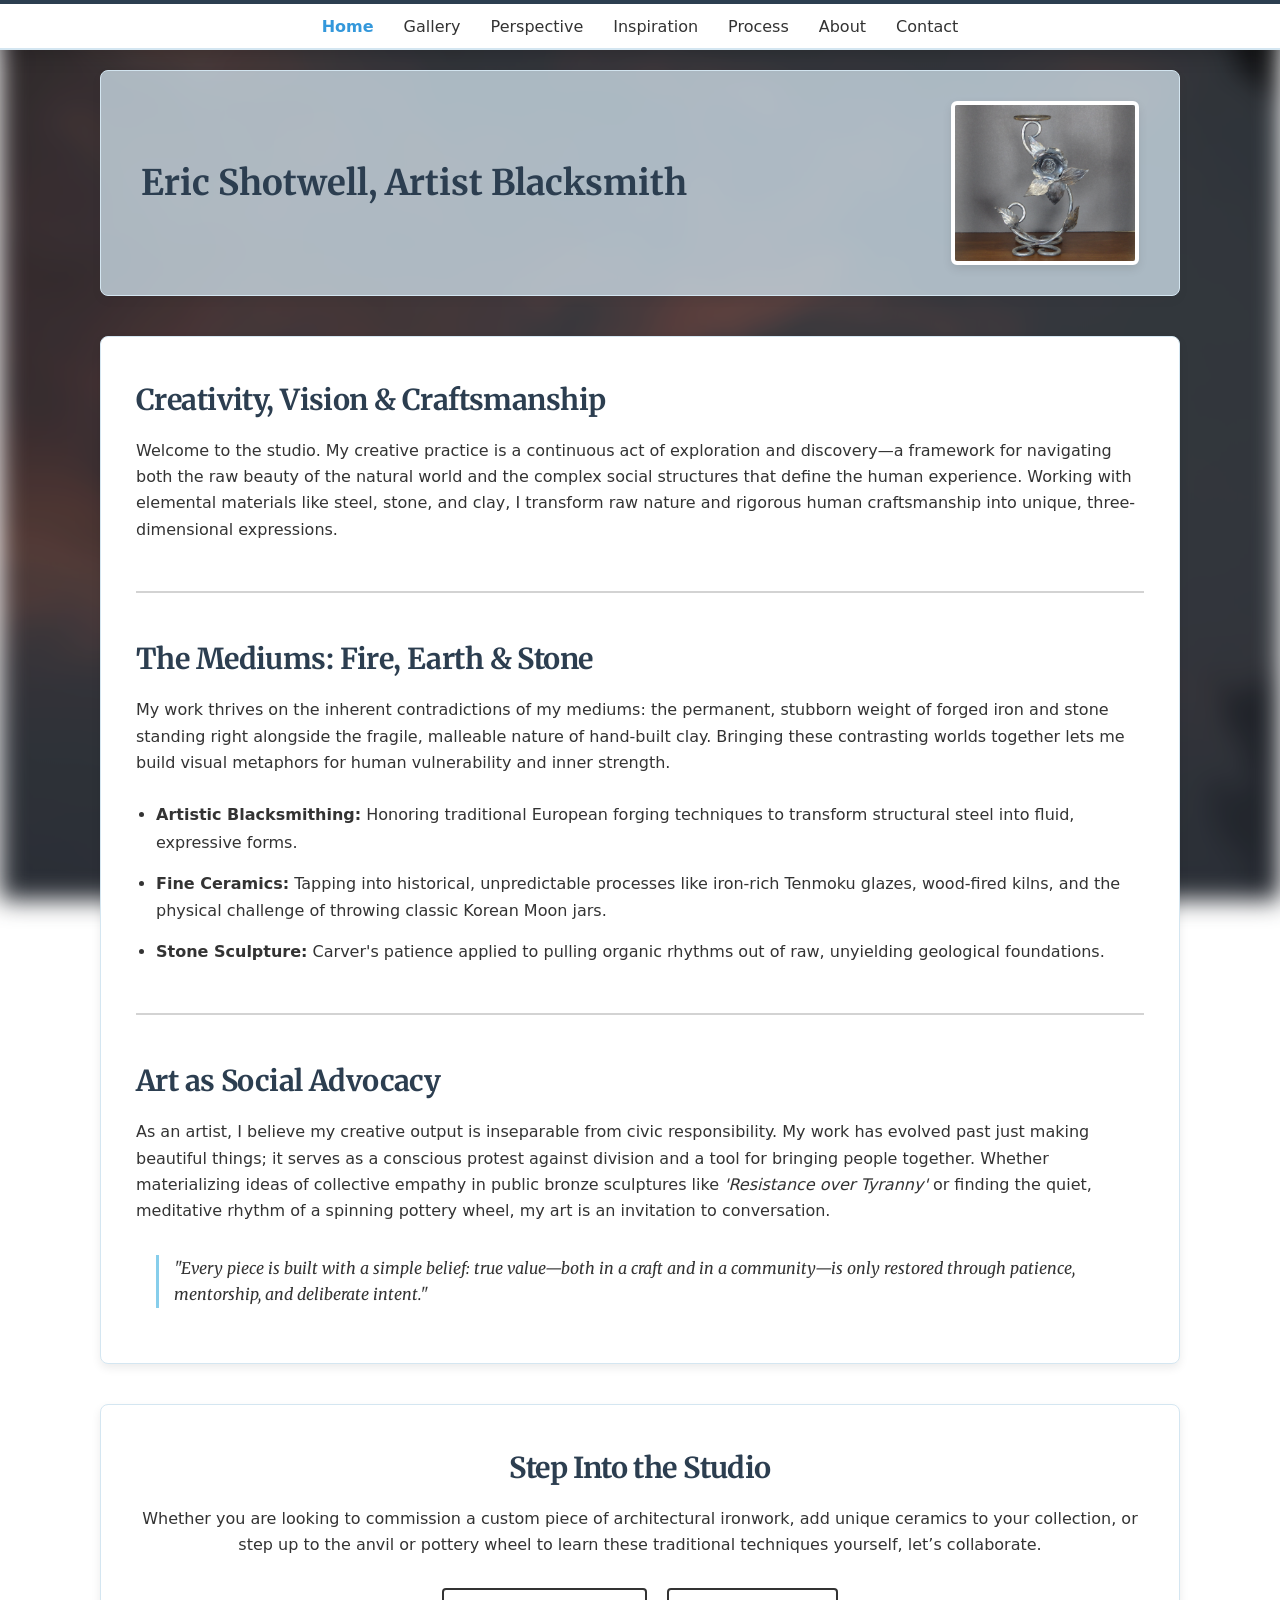
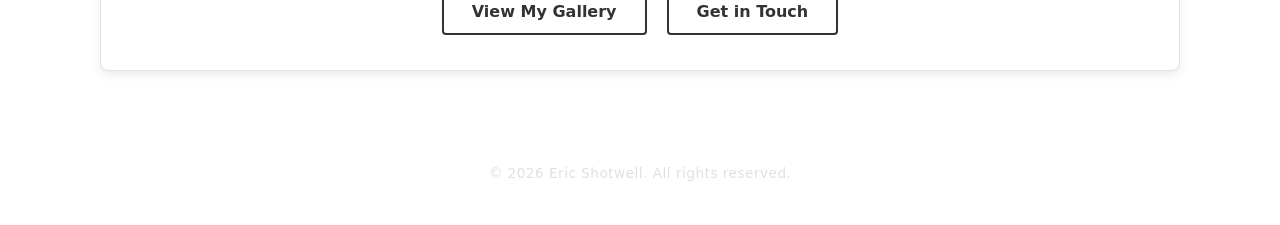
==== commit 3b1e849e: "combined sections" ====
--- a/index.html
+++ b/index.html
@@ -1,6 +1,5 @@
 <!DOCTYPE html>
 <html lang="en">
-
 <head>
     <meta charset="UTF-8">
     <meta name="viewport" content="width=device-width, initial-scale=1.0">
@@ -12,7 +11,6 @@
     <link rel="stylesheet" href="style.css">
     <script src="./navigation.js" defer></script>
 </head>
-
 <body>
 
 <!-- Global Navigation Toolbar -->
@@ -32,14 +30,14 @@
     <img src="./imgfiles/candle.jpg" alt="Forged Candle Holder" loading="lazy">
 </header>
 
-<!-- Main Introduction Content -->
+<!-- Unified Studio Presentation Core -->
 <main class="focus-box">
+    
     <h2>Creativity, Vision & Craftsmanship</h2>
     <p>Welcome to the studio. My creative practice is a continuous act of exploration and discovery—a framework for navigating both the raw beauty of the natural world and the complex social structures that define the human experience. Working with elemental materials like steel, stone, and clay, I transform raw nature and rigorous human craftsmanship into unique, three-dimensional expressions.</p>
-</main>
 
-<!-- Studio Mediums Section -->
-<section class="focus-box">
+    <hr class="section-divider">
+
     <h2>The Mediums: Fire, Earth & Stone</h2>
     <p>My work thrives on the inherent contradictions of my mediums: the permanent, stubborn weight of forged iron and stone standing right alongside the fragile, malleable nature of hand-built clay. Bringing these contrasting worlds together lets me build visual metaphors for human vulnerability and inner strength.</p>
     
@@ -48,21 +46,19 @@
         <li><strong>Fine Ceramics:</strong> Tapping into historical, unpredictable processes like iron-rich Tenmoku glazes, wood-fired kilns, and the physical challenge of throwing classic Korean Moon jars.</li>
         <li><strong>Stone Sculpture:</strong> Carver's patience applied to pulling organic rhythms out of raw, unyielding geological foundations.</li>
     </ul>
-</section>
 
-<!-- Vision & Philosophy Section -->
-<section class="focus-box">
+    <hr class="section-divider">
+
     <h2>Art as Social Advocacy</h2>
     <p>As an artist, I believe my creative output is inseparable from civic responsibility. My work has evolved past just making beautiful things; it serves as a conscious protest against division and a tool for bringing people together. Whether materializing ideas of collective empathy in public bronze sculptures like <em>'Resistance over Tyranny'</em> or finding the quiet, meditative rhythm of a spinning pottery wheel, my art is an invitation to conversation.</p>
     
-    <!-- Inline styles removed to allow clean theme-wide blockquote borders to appear -->
-    <!-- Your text will now display with its signature light blue accent line on the left -->
     <blockquote>
         "Every piece is built with a simple belief: true value—both in a craft and in a community—is only restored through patience, mentorship, and deliberate intent."
     </blockquote>
-</section>
 
-<!-- Call To Action Block -->
+</main>
+
+<!-- Call To Action Block (Kept standalone for visual impact) -->
 <section class="focus-box" style="text-align: center;">
     <h2>Step Into the Studio</h2>
     <p>Whether you are looking to commission a custom piece of architectural ironwork, add unique ceramics to your collection, or step up to the anvil or pottery wheel to learn these traditional techniques yourself, let’s collaborate.</p>
--- a/style.css
+++ b/style.css
@@ -144,8 +144,11 @@
     display: block;
 }
 
-/* Main Section Headings */
-.focus-box h2 {
+/* Main Section Headings & Gallery Card Titles */
+.focus-box h2,
+.gallery-section .filter-group h2,
+.portfolio-grid .gallery-card h2,
+.gallery-card h2 {
     font-family: 'Merriweather', Georgia, serif;
     font-weight: 700;
     font-size: 1.8rem;
@@ -154,6 +157,14 @@
     margin-top: 10px;
     margin-bottom: 20px;
     color: var(--charcoal);
+}
+
+/* Specific scale polish for inline grid card headers to look integrated */
+.portfolio-grid .gallery-card h2,
+.gallery-card h2 {
+    font-size: 1.25rem !important;
+    margin-top: 0 !important;
+    margin-bottom: 12px !important;
 }
 
 /* Sub-Headings */
@@ -205,12 +216,12 @@
 .focus-box blockquote {
     font-family: 'Merriweather', Georgia, serif;
     font-style: italic !important;
-    font-weight: 300;
+    font-weight: 400;                     /* Changed from 300 to 400 for a thicker font stroke */
     margin: 30px 20px 20px 20px !important;
     padding-left: 15px !important;
     border-left: 3px solid var(--accent-blue) !important; 
-    color: #555555 !important;
-    line-height: 1.6;
+    color: var(--dark-gray) !important;   /* Changed from #555555 to match your body text color */
+    line-height: 1.65;
 }
 
 /* --- Call to Action Studio Buttons --- */
@@ -457,26 +468,6 @@
     margin-top: 40px;             
     margin-bottom: 40px;
     border: 1px solid var(--border-blue);
-}
-
-.gallery-section .filter-group h2 {
-    font-family: 'Merriweather', Georgia, serif; 
-    color: var(--charcoal) !important;    
-    margin-top: 0;                
-    margin-bottom: 10px;
-    font-size: 1.8rem;
-    font-weight: 700;
-    letter-spacing: -0.02em;
-    width: 100%;                  
-}
-
-.gallery-section .filter-group .filter-intro {
-    color: var(--dark-gray) !important;    
-    font-size: 1.05rem;
-    line-height: 1.5;
-    margin-top: 0;
-    margin-bottom: 25px;          
-    width: 100%;                  
 }
 
 .gallery-section .filter-group label {
@@ -762,4 +753,11 @@
     background-color: var(--charcoal) !important; 
     color: #ffffff !important;            
     border-color: var(--charcoal) !important;
+}
+
+.section-divider {
+    margin: 3rem 0;
+    border: 0;
+    border-top: 2px solid var(--border-color, #ccc);
+    opacity: 0.85;
 }
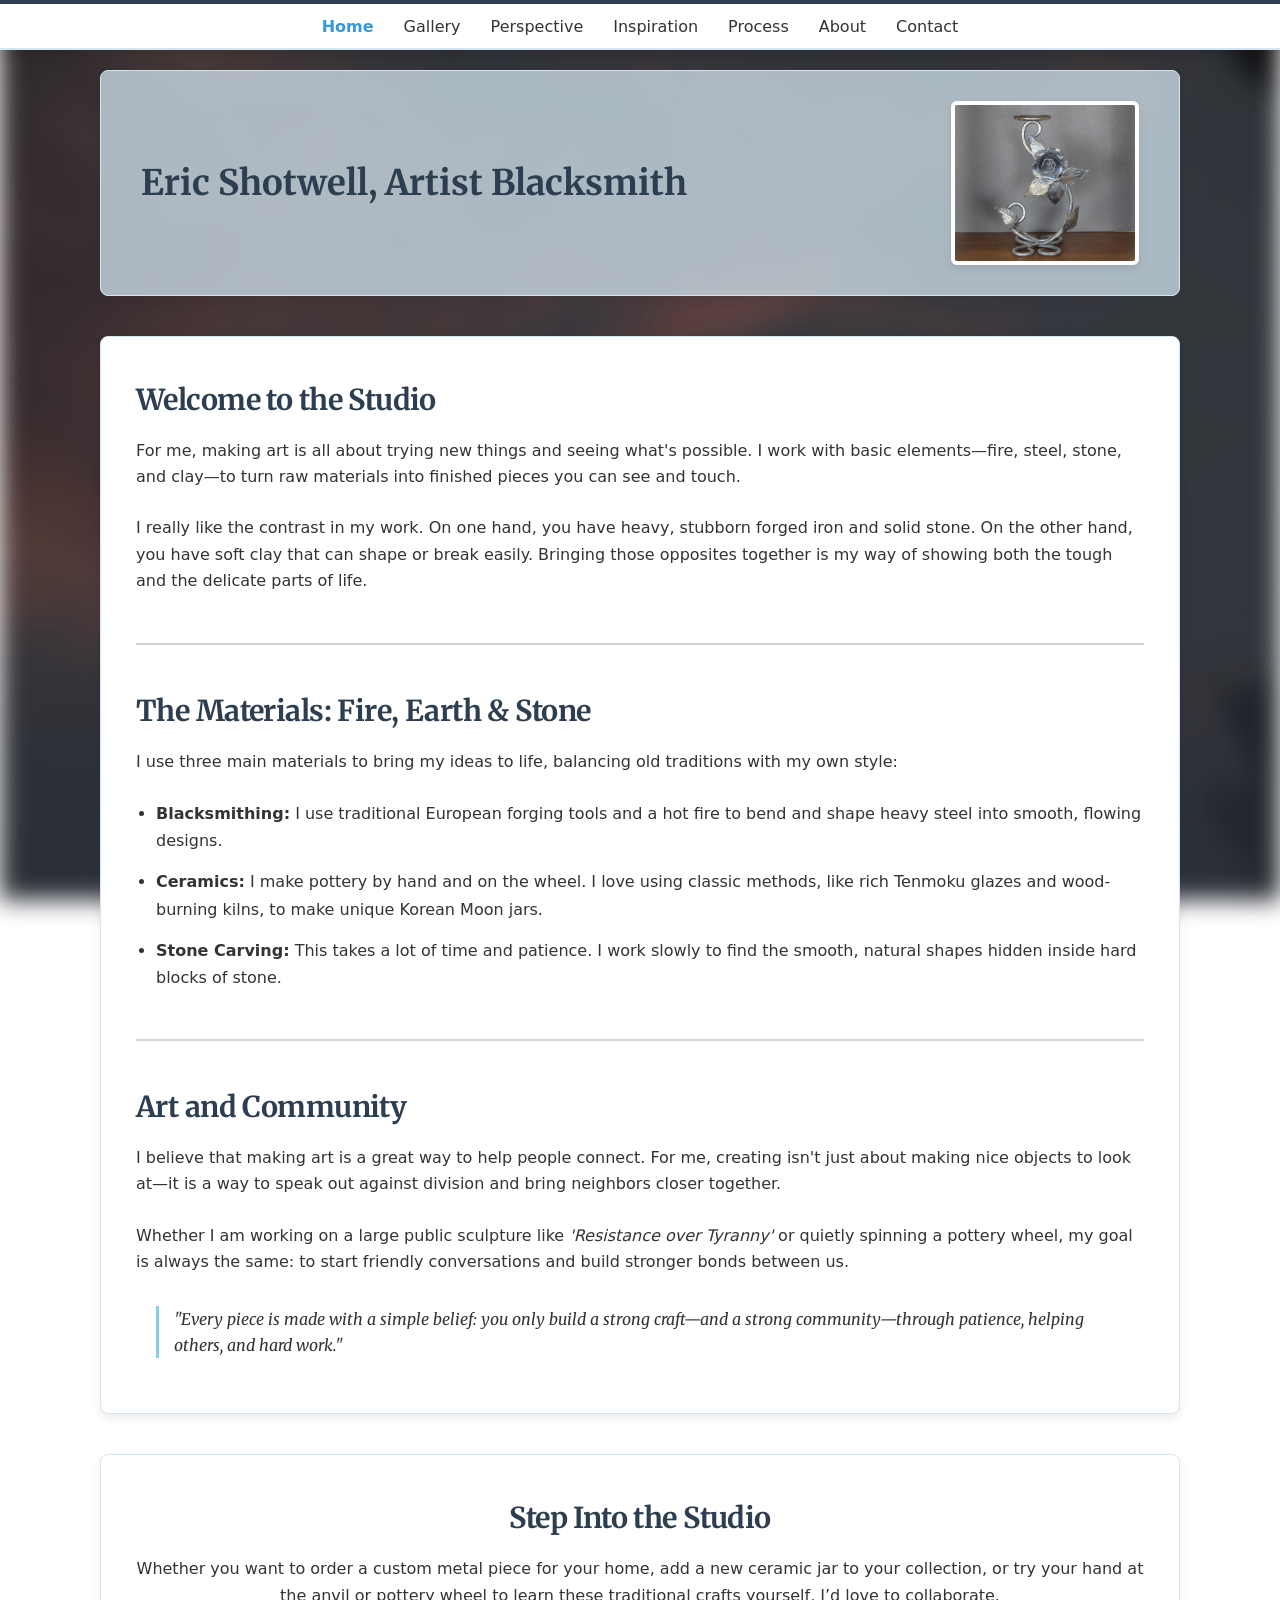
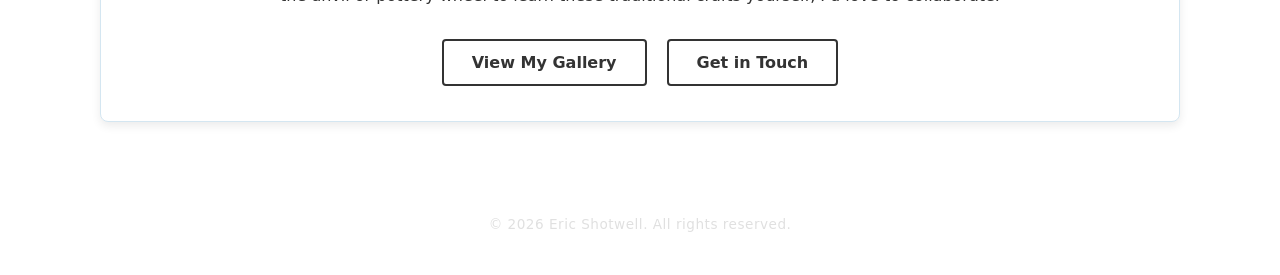
==== commit 06aafc38: "Lightened up the tone of the commit message." ====
--- a/index.html
+++ b/index.html
@@ -33,27 +33,29 @@
 <!-- Unified Studio Presentation Core -->
 <main class="focus-box">
     
-    <h2>Creativity, Vision & Craftsmanship</h2>
-    <p>Welcome to the studio. My creative practice is a continuous act of exploration and discovery—a framework for navigating both the raw beauty of the natural world and the complex social structures that define the human experience. Working with elemental materials like steel, stone, and clay, I transform raw nature and rigorous human craftsmanship into unique, three-dimensional expressions.</p>
+    <h2>Welcome to the Studio</h2>
+    <p>For me, making art is all about trying new things and seeing what's possible. I work with basic elements—fire, steel, stone, and clay—to turn raw materials into finished pieces you can see and touch.</p>
+    <p>I really like the contrast in my work. On one hand, you have heavy, stubborn forged iron and solid stone. On the other hand, you have soft clay that can shape or break easily. Bringing those opposites together is my way of showing both the tough and the delicate parts of life.</p>
 
     <hr class="section-divider">
 
-    <h2>The Mediums: Fire, Earth & Stone</h2>
-    <p>My work thrives on the inherent contradictions of my mediums: the permanent, stubborn weight of forged iron and stone standing right alongside the fragile, malleable nature of hand-built clay. Bringing these contrasting worlds together lets me build visual metaphors for human vulnerability and inner strength.</p>
+    <h2>The Materials: Fire, Earth & Stone</h2>
+    <p>I use three main materials to bring my ideas to life, balancing old traditions with my own style:</p>
     
     <ul>
-        <li><strong>Artistic Blacksmithing:</strong> Honoring traditional European forging techniques to transform structural steel into fluid, expressive forms.</li>
-        <li><strong>Fine Ceramics:</strong> Tapping into historical, unpredictable processes like iron-rich Tenmoku glazes, wood-fired kilns, and the physical challenge of throwing classic Korean Moon jars.</li>
-        <li><strong>Stone Sculpture:</strong> Carver's patience applied to pulling organic rhythms out of raw, unyielding geological foundations.</li>
+        <li><strong>Blacksmithing:</strong> I use traditional European forging tools and a hot fire to bend and shape heavy steel into smooth, flowing designs.</li>
+        <li><strong>Ceramics:</strong> I make pottery by hand and on the wheel. I love using classic methods, like rich Tenmoku glazes and wood-burning kilns, to make unique Korean Moon jars.</li>
+        <li><strong>Stone Carving:</strong> This takes a lot of time and patience. I work slowly to find the smooth, natural shapes hidden inside hard blocks of stone.</li>
     </ul>
 
     <hr class="section-divider">
 
-    <h2>Art as Social Advocacy</h2>
-    <p>As an artist, I believe my creative output is inseparable from civic responsibility. My work has evolved past just making beautiful things; it serves as a conscious protest against division and a tool for bringing people together. Whether materializing ideas of collective empathy in public bronze sculptures like <em>'Resistance over Tyranny'</em> or finding the quiet, meditative rhythm of a spinning pottery wheel, my art is an invitation to conversation.</p>
+    <h2>Art and Community</h2>
+    <p>I believe that making art is a great way to help people connect. For me, creating isn't just about making nice objects to look at—it is a way to speak out against division and bring neighbors closer together.</p>
+    <p>Whether I am working on a large public sculpture like <em>'Resistance over Tyranny'</em> or quietly spinning a pottery wheel, my goal is always the same: to start friendly conversations and build stronger bonds between us.</p>
     
     <blockquote>
-        "Every piece is built with a simple belief: true value—both in a craft and in a community—is only restored through patience, mentorship, and deliberate intent."
+        "Every piece is made with a simple belief: you only build a strong craft—and a strong community—through patience, helping others, and hard work."
     </blockquote>
 
 </main>
@@ -61,7 +63,7 @@
 <!-- Call To Action Block (Kept standalone for visual impact) -->
 <section class="focus-box" style="text-align: center;">
     <h2>Step Into the Studio</h2>
-    <p>Whether you are looking to commission a custom piece of architectural ironwork, add unique ceramics to your collection, or step up to the anvil or pottery wheel to learn these traditional techniques yourself, let’s collaborate.</p>
+    <p>Whether you want to order a custom metal piece for your home, add a new ceramic jar to your collection, or try your hand at the anvil or pottery wheel to learn these traditional crafts yourself, I’d love to collaborate.</p>
     <div class="cta-button-container">
         <a href="https://ericshotwellusa.com/gallery.html" class="cta-button">View My Gallery</a>
         <a href="https://ericshotwellusa.com/contact.html" class="cta-button">Get in Touch</a>
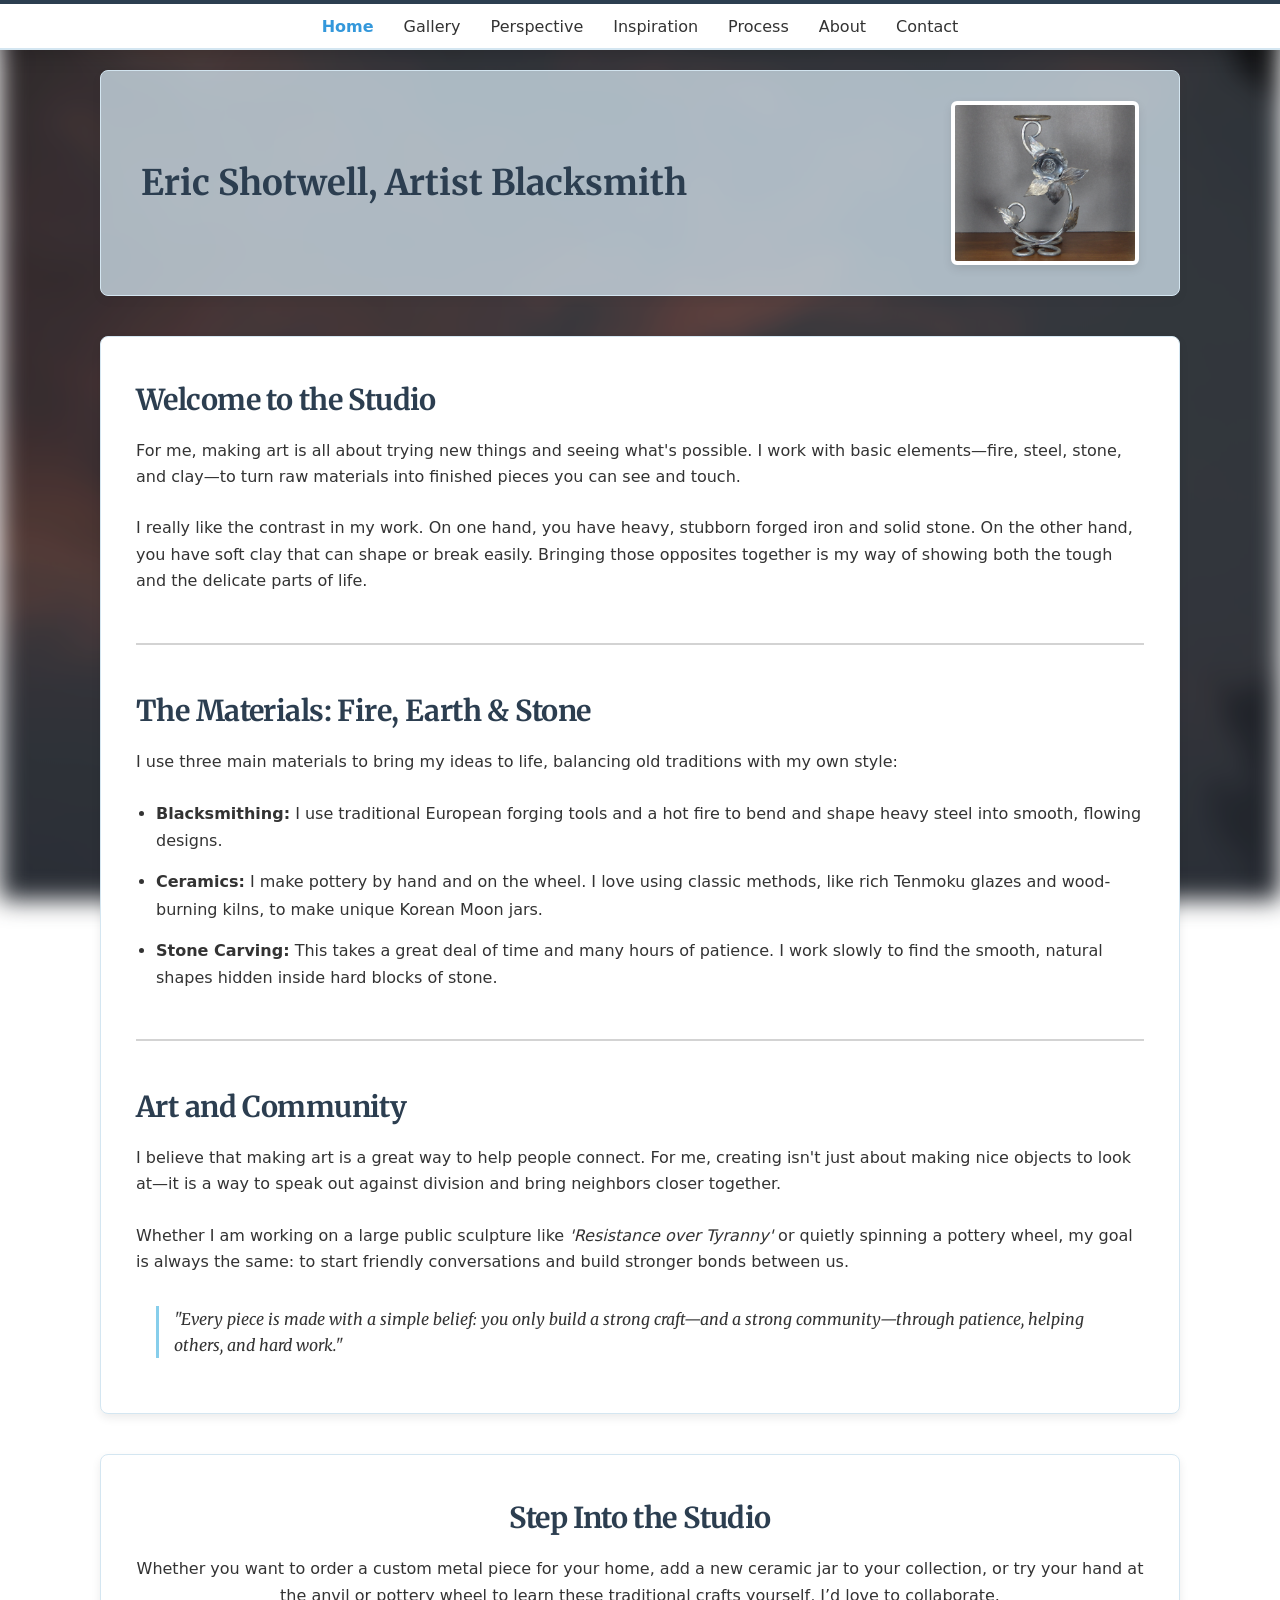
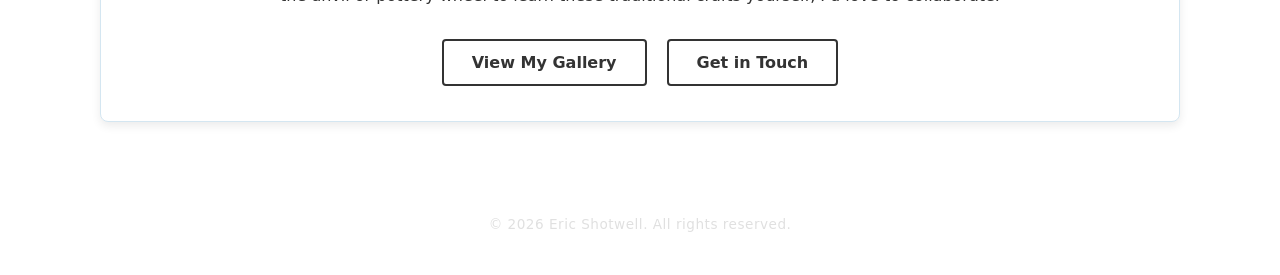
==== commit b57fbbbe: "toned down the theme." ====
--- a/index.html
+++ b/index.html
@@ -45,7 +45,7 @@
     <ul>
         <li><strong>Blacksmithing:</strong> I use traditional European forging tools and a hot fire to bend and shape heavy steel into smooth, flowing designs.</li>
         <li><strong>Ceramics:</strong> I make pottery by hand and on the wheel. I love using classic methods, like rich Tenmoku glazes and wood-burning kilns, to make unique Korean Moon jars.</li>
-        <li><strong>Stone Carving:</strong> This takes a lot of time and patience. I work slowly to find the smooth, natural shapes hidden inside hard blocks of stone.</li>
+        <li><strong>Stone Carving:</strong> This takes a great deal of time and many hours of patience. I work slowly to find the smooth, natural shapes hidden inside hard blocks of stone.</li>
     </ul>
 
     <hr class="section-divider">
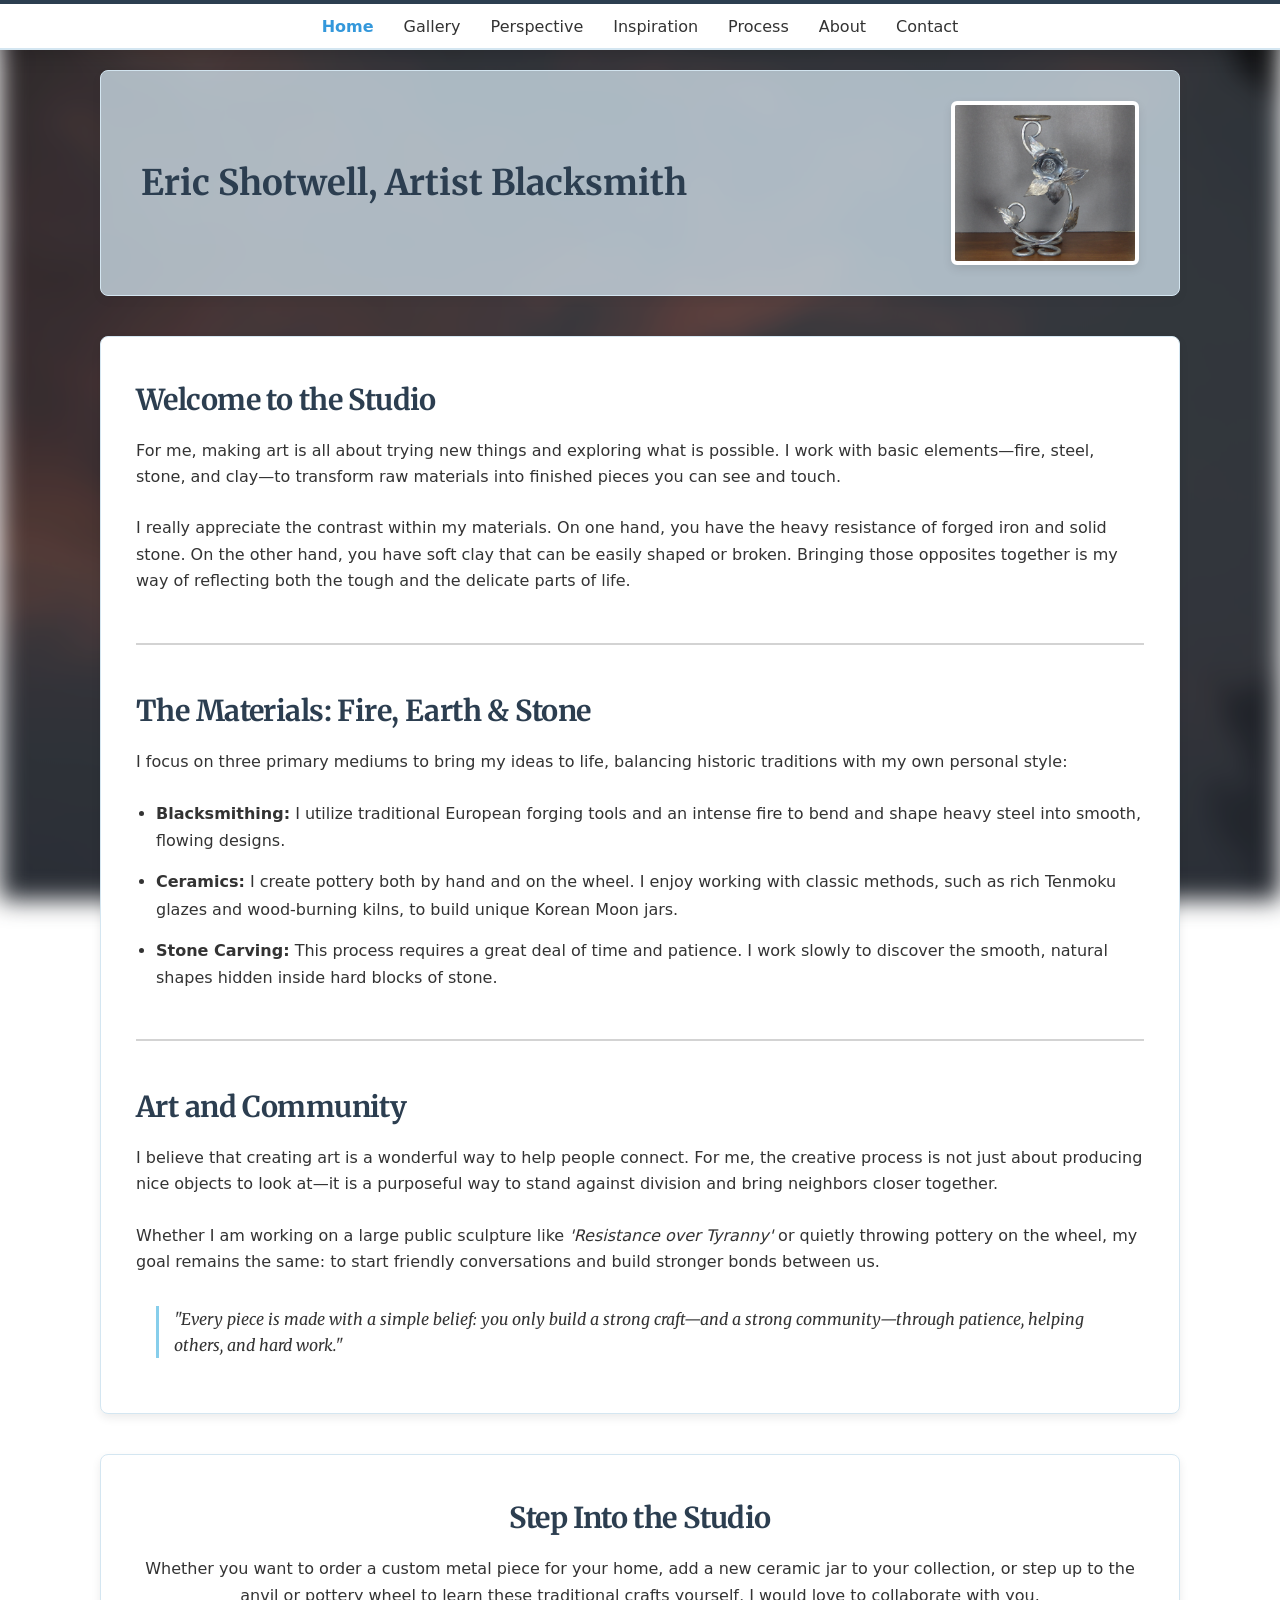
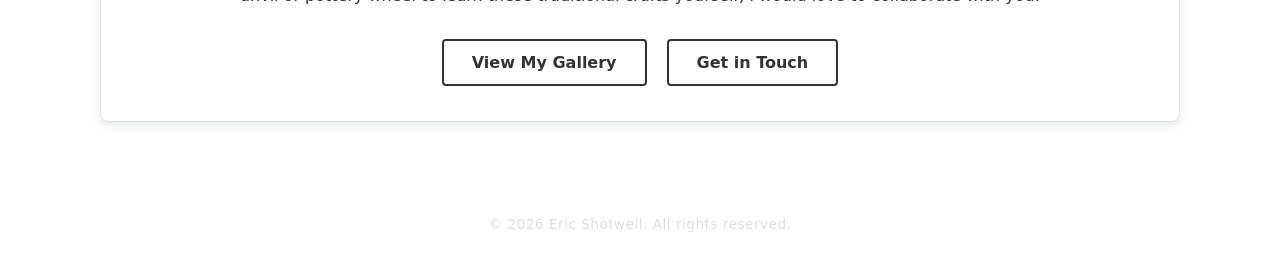
==== commit 9af014e2: "updated navigation and content" ====
--- a/index.html
+++ b/index.html
@@ -34,25 +34,25 @@
 <main class="focus-box">
     
     <h2>Welcome to the Studio</h2>
-    <p>For me, making art is all about trying new things and seeing what's possible. I work with basic elements—fire, steel, stone, and clay—to turn raw materials into finished pieces you can see and touch.</p>
-    <p>I really like the contrast in my work. On one hand, you have heavy, stubborn forged iron and solid stone. On the other hand, you have soft clay that can shape or break easily. Bringing those opposites together is my way of showing both the tough and the delicate parts of life.</p>
+    <p>For me, making art is all about trying new things and exploring what is possible. I work with basic elements—fire, steel, stone, and clay—to transform raw materials into finished pieces you can see and touch.</p>
+    <p>I really appreciate the contrast within my materials. On one hand, you have the heavy resistance of forged iron and solid stone. On the other hand, you have soft clay that can be easily shaped or broken. Bringing those opposites together is my way of reflecting both the tough and the delicate parts of life.</p>
 
     <hr class="section-divider">
 
     <h2>The Materials: Fire, Earth & Stone</h2>
-    <p>I use three main materials to bring my ideas to life, balancing old traditions with my own style:</p>
+    <p>I focus on three primary mediums to bring my ideas to life, balancing historic traditions with my own personal style:</p>
     
     <ul>
-        <li><strong>Blacksmithing:</strong> I use traditional European forging tools and a hot fire to bend and shape heavy steel into smooth, flowing designs.</li>
-        <li><strong>Ceramics:</strong> I make pottery by hand and on the wheel. I love using classic methods, like rich Tenmoku glazes and wood-burning kilns, to make unique Korean Moon jars.</li>
-        <li><strong>Stone Carving:</strong> This takes a great deal of time and many hours of patience. I work slowly to find the smooth, natural shapes hidden inside hard blocks of stone.</li>
+        <li><strong>Blacksmithing:</strong> I utilize traditional European forging tools and an intense fire to bend and shape heavy steel into smooth, flowing designs.</li>
+        <li><strong>Ceramics:</strong> I create pottery both by hand and on the wheel. I enjoy working with classic methods, such as rich Tenmoku glazes and wood-burning kilns, to build unique Korean Moon jars.</li>
+        <li><strong>Stone Carving:</strong> This process requires a great deal of time and patience. I work slowly to discover the smooth, natural shapes hidden inside hard blocks of stone.</li>
     </ul>
 
     <hr class="section-divider">
 
     <h2>Art and Community</h2>
-    <p>I believe that making art is a great way to help people connect. For me, creating isn't just about making nice objects to look at—it is a way to speak out against division and bring neighbors closer together.</p>
-    <p>Whether I am working on a large public sculpture like <em>'Resistance over Tyranny'</em> or quietly spinning a pottery wheel, my goal is always the same: to start friendly conversations and build stronger bonds between us.</p>
+    <p>I believe that creating art is a wonderful way to help people connect. For me, the creative process is not just about producing nice objects to look at—it is a purposeful way to stand against division and bring neighbors closer together.</p>
+    <p>Whether I am working on a large public sculpture like <em>'Resistance over Tyranny'</em> or quietly throwing pottery on the wheel, my goal remains the same: to start friendly conversations and build stronger bonds between us.</p>
     
     <blockquote>
         "Every piece is made with a simple belief: you only build a strong craft—and a strong community—through patience, helping others, and hard work."
@@ -60,10 +60,10 @@
 
 </main>
 
-<!-- Call To Action Block (Kept standalone for visual impact) -->
+<!-- Call To Action Block -->
 <section class="focus-box" style="text-align: center;">
     <h2>Step Into the Studio</h2>
-    <p>Whether you want to order a custom metal piece for your home, add a new ceramic jar to your collection, or try your hand at the anvil or pottery wheel to learn these traditional crafts yourself, I’d love to collaborate.</p>
+    <p>Whether you want to order a custom metal piece for your home, add a new ceramic jar to your collection, or step up to the anvil or pottery wheel to learn these traditional crafts yourself, I would love to collaborate with you.</p>
     <div class="cta-button-container">
         <a href="https://ericshotwellusa.com/gallery.html" class="cta-button">View My Gallery</a>
         <a href="https://ericshotwellusa.com/contact.html" class="cta-button">Get in Touch</a>
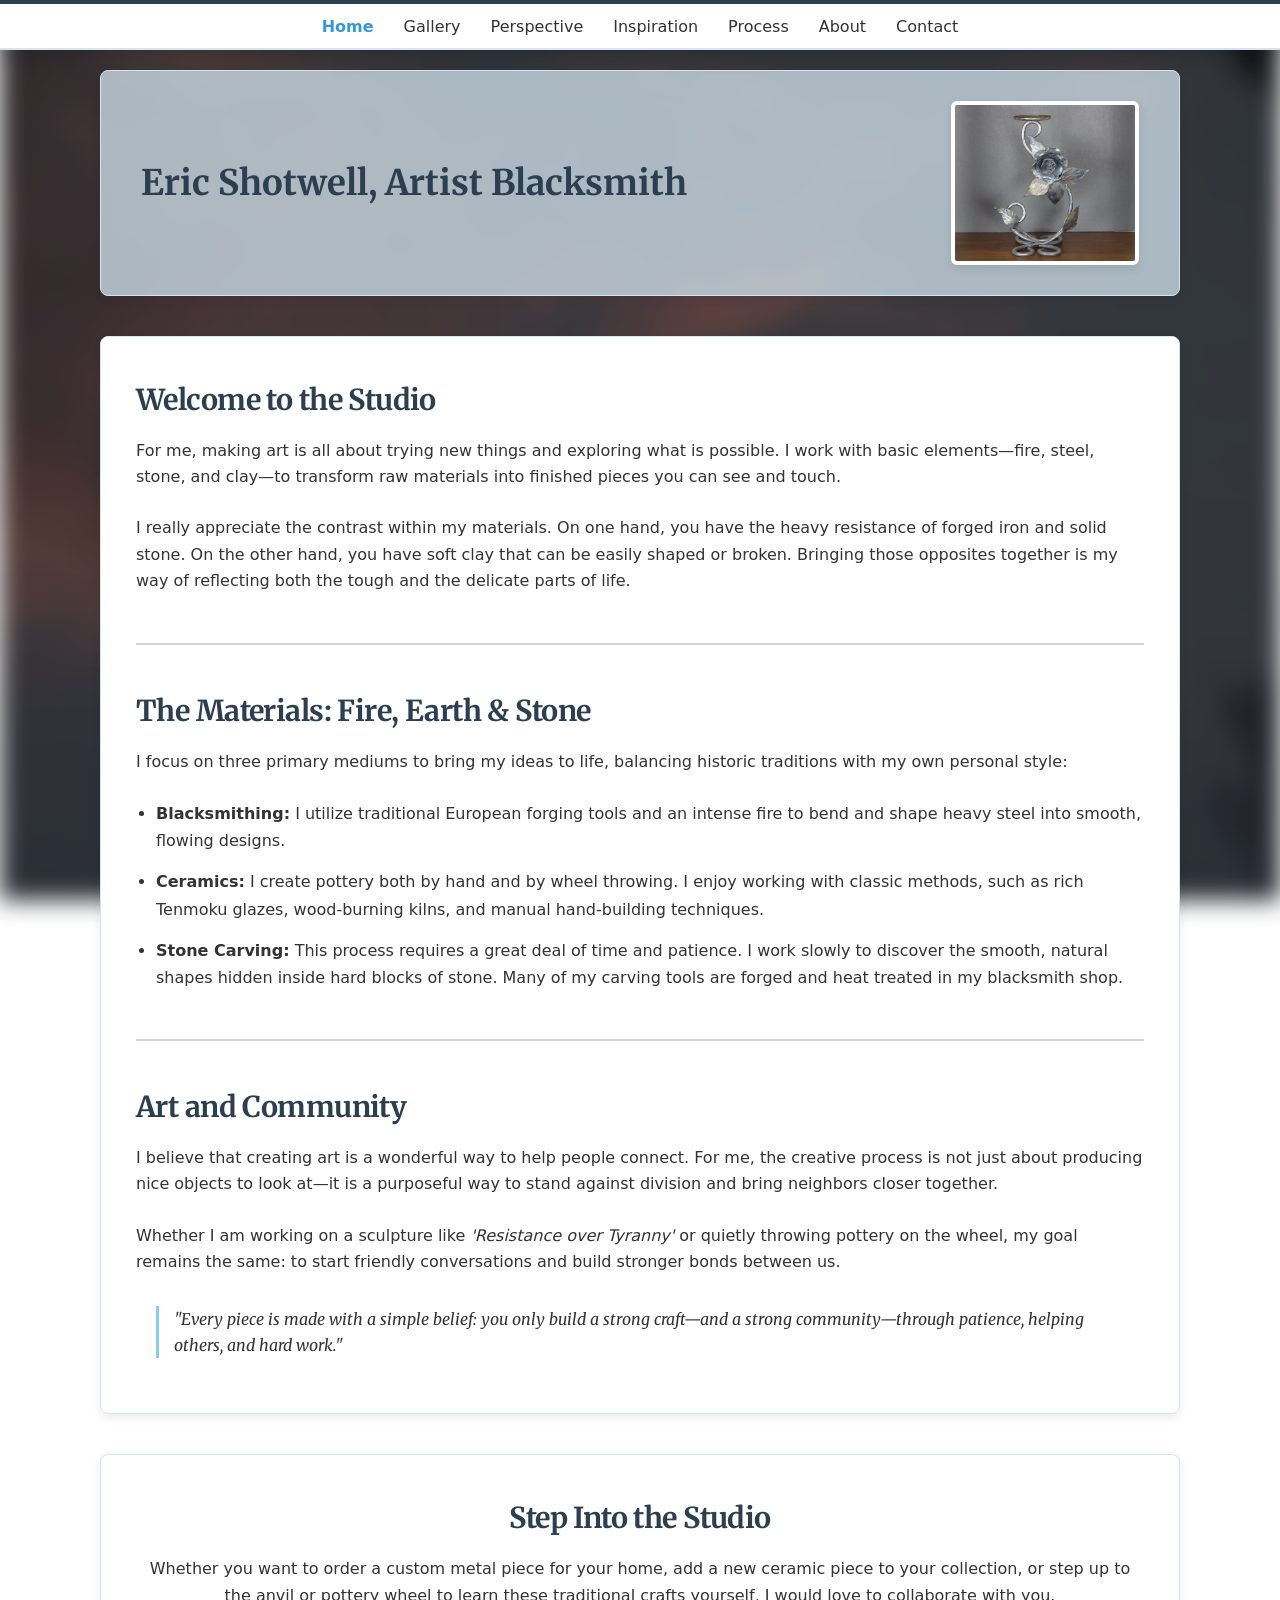
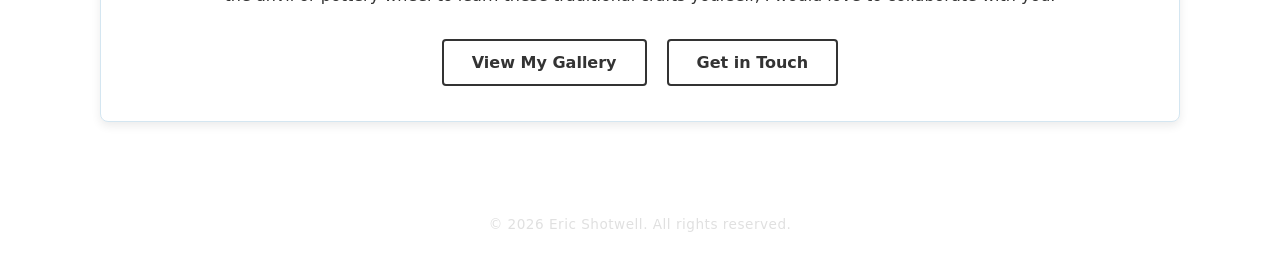
==== commit 955f6094: "Updated navigation and content" ====
--- a/index.html
+++ b/index.html
@@ -44,15 +44,15 @@
     
     <ul>
         <li><strong>Blacksmithing:</strong> I utilize traditional European forging tools and an intense fire to bend and shape heavy steel into smooth, flowing designs.</li>
-        <li><strong>Ceramics:</strong> I create pottery both by hand and on the wheel. I enjoy working with classic methods, such as rich Tenmoku glazes and wood-burning kilns, to build unique Korean Moon jars.</li>
-        <li><strong>Stone Carving:</strong> This process requires a great deal of time and patience. I work slowly to discover the smooth, natural shapes hidden inside hard blocks of stone.</li>
+        <li><strong>Ceramics:</strong> I create pottery both by hand and by wheel throwing. I enjoy working with classic methods, such as rich Tenmoku glazes, wood-burning kilns, and manual hand-building techniques.</li>
+        <li><strong>Stone Carving:</strong> This process requires a great deal of time and patience. I work slowly to discover the smooth, natural shapes hidden inside hard blocks of stone. Many of my carving tools are forged and heat treated in my blacksmith shop.</li>
     </ul>
 
     <hr class="section-divider">
 
     <h2>Art and Community</h2>
     <p>I believe that creating art is a wonderful way to help people connect. For me, the creative process is not just about producing nice objects to look at—it is a purposeful way to stand against division and bring neighbors closer together.</p>
-    <p>Whether I am working on a large public sculpture like <em>'Resistance over Tyranny'</em> or quietly throwing pottery on the wheel, my goal remains the same: to start friendly conversations and build stronger bonds between us.</p>
+    <p>Whether I am working on a sculpture like <em>'Resistance over Tyranny'</em> or quietly throwing pottery on the wheel, my goal remains the same: to start friendly conversations and build stronger bonds between us.</p>
     
     <blockquote>
         "Every piece is made with a simple belief: you only build a strong craft—and a strong community—through patience, helping others, and hard work."
@@ -63,7 +63,7 @@
 <!-- Call To Action Block -->
 <section class="focus-box" style="text-align: center;">
     <h2>Step Into the Studio</h2>
-    <p>Whether you want to order a custom metal piece for your home, add a new ceramic jar to your collection, or step up to the anvil or pottery wheel to learn these traditional crafts yourself, I would love to collaborate with you.</p>
+    <p>Whether you want to order a custom metal piece for your home, add a new ceramic piece to your collection, or step up to the anvil or pottery wheel to learn these traditional crafts yourself, I would love to collaborate with you.</p>
     <div class="cta-button-container">
         <a href="https://ericshotwellusa.com/gallery.html" class="cta-button">View My Gallery</a>
         <a href="https://ericshotwellusa.com/contact.html" class="cta-button">Get in Touch</a>
